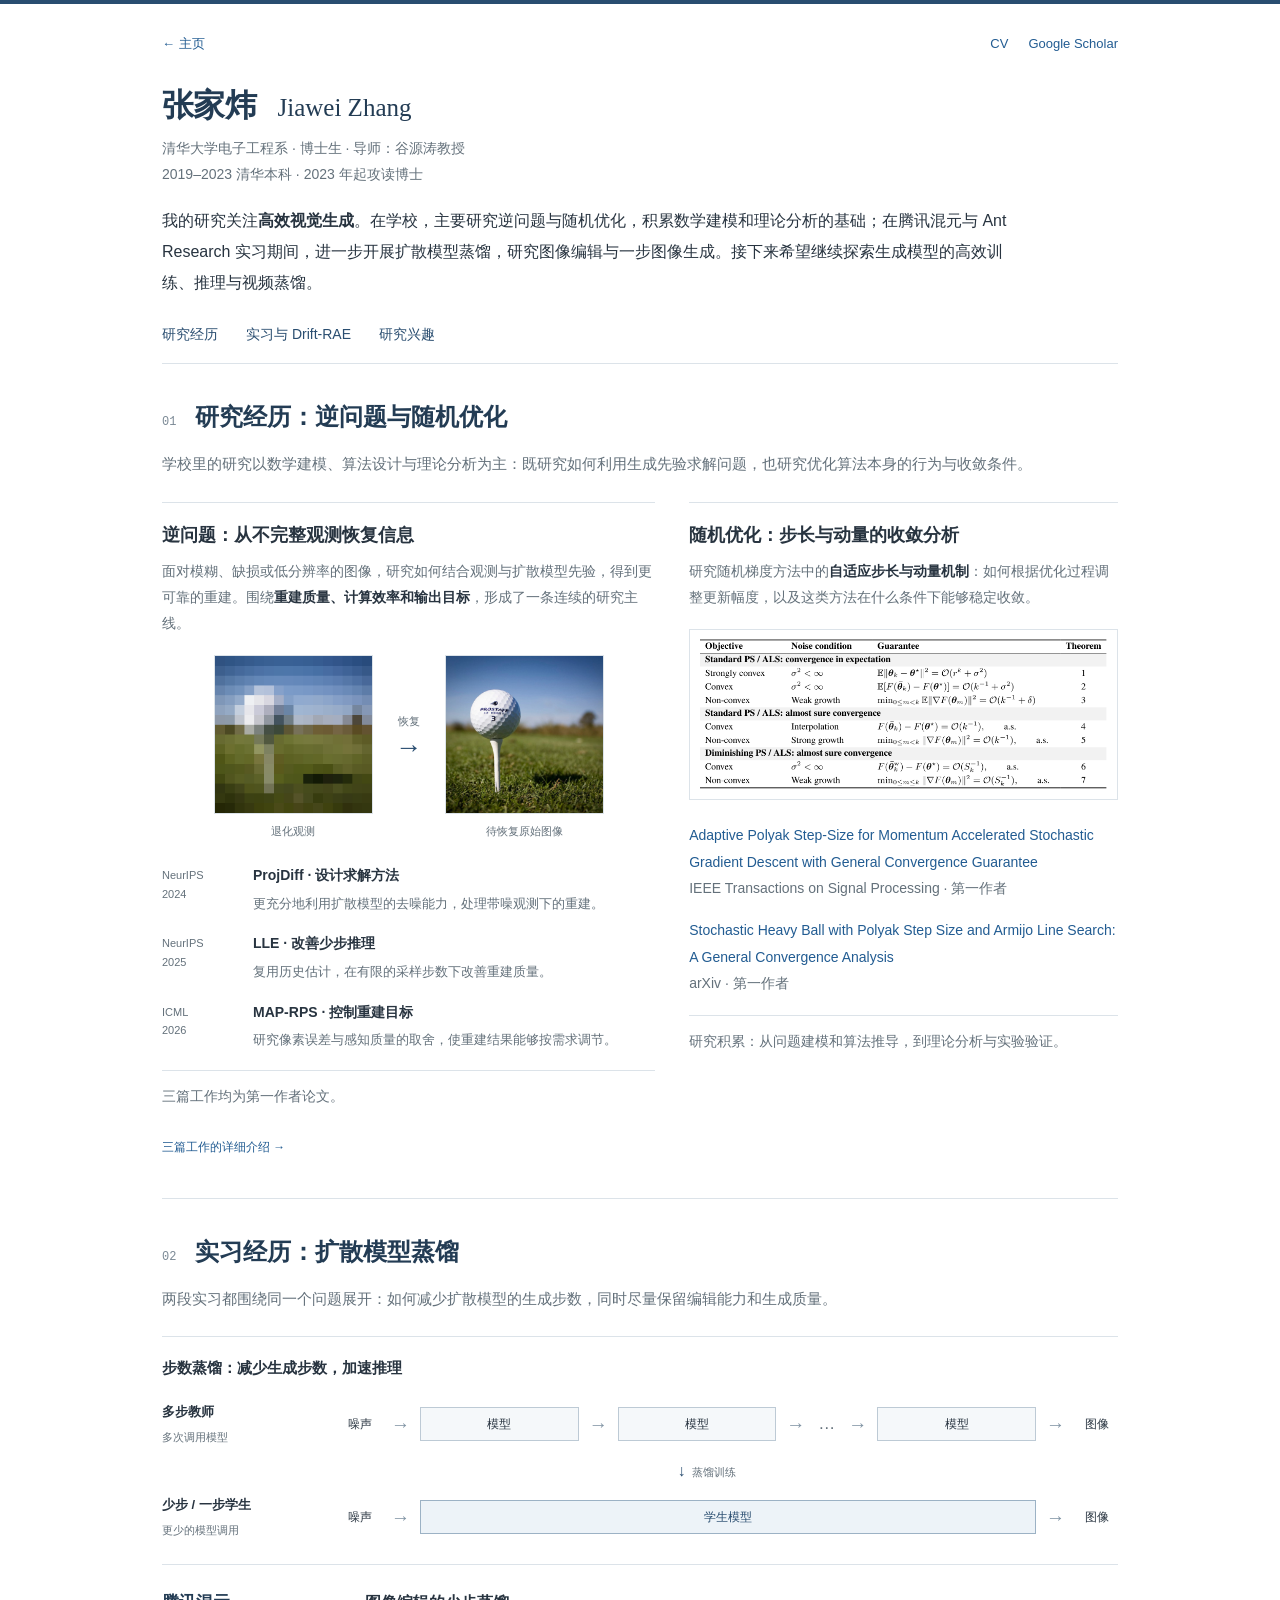
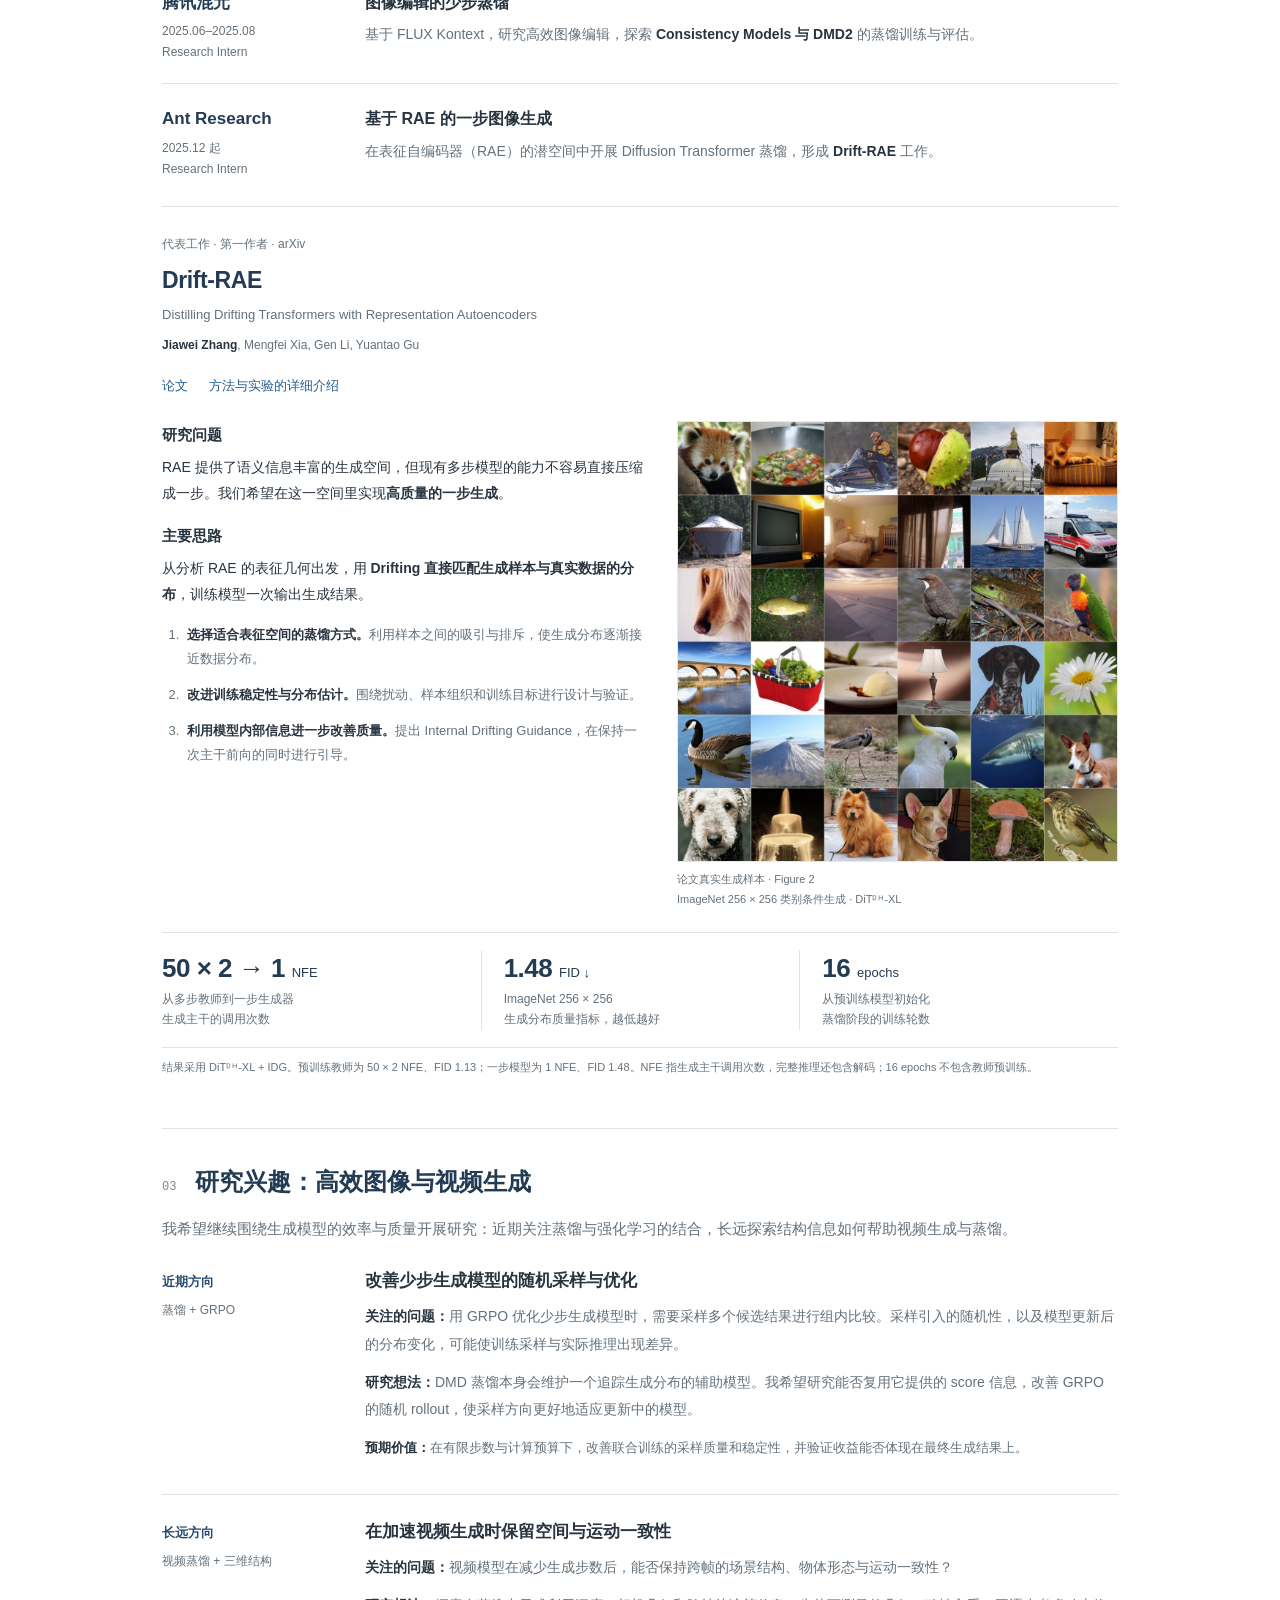
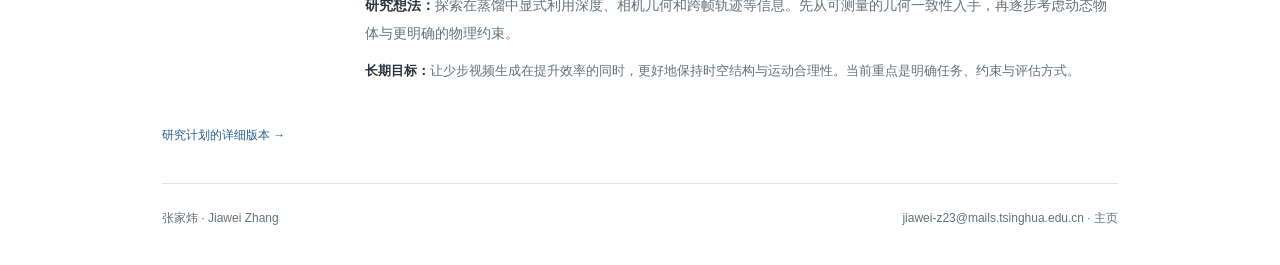
==== about/index.html @ 8c4597ad "Add detailed personal introduction and research overview pages" ====
<!doctype html>
<html lang="zh-CN">
<head>
<meta charset="utf-8">
<meta name="viewport" content="width=device-width, initial-scale=1">
<title>张家炜 Jiawei Zhang · 个人介绍</title>
<meta name="description" content="清华大学张家炜的研究与实习经历：逆问题、随机优化、扩散模型蒸馏与 Drift-RAE，以及高效图像与视频生成的研究兴趣。">
<style>
:root{color-scheme:light;--ink:#283440;--muted:#64717b;--blue:#294d70;--link:#225c92;--line:#dce3e9;--soft:#f4f7fa;--paper:#fff;--sans:-apple-system,BlinkMacSystemFont,'Segoe UI','PingFang SC','Microsoft YaHei',Arial,sans-serif}*{box-sizing:border-box}html{scroll-behavior:smooth;scroll-padding-top:28px}body{margin:0;border-top:4px solid var(--blue);font-family:var(--sans);font-size:16px;line-height:1.85;color:var(--ink);background:var(--paper)}a{color:var(--link);text-decoration:none;text-underline-offset:4px}a:hover{text-decoration:underline}a:focus-visible,summary:focus-visible{outline:2px solid var(--link);outline-offset:5px}.page{max-width:1040px;margin:0 auto;padding:28px 42px 35px}.utility{display:flex;align-items:center;justify-content:space-between;gap:20px;font-size:13px;color:var(--muted)}.utility-links{display:flex;gap:20px}.profile{padding:28px 0 23px}.profile h1{font-size:32px;line-height:1.35;letter-spacing:-.6px;font-weight:600;margin:0 0 9px;color:#233c54}.profile h1 span{font-family:Georgia,'Times New Roman',serif;font-size:25px;font-weight:400;margin-left:13px;letter-spacing:0}.affiliation{font-size:14px;color:var(--muted);margin:0 0 17px}.summary{max-width:860px;font-size:16px;margin:0;line-height:1.95}.profile strong{font-weight:600}nav{display:flex;gap:28px;flex-wrap:wrap;padding:0 0 16px;border-bottom:1px solid var(--line);font-size:14px}nav a{color:var(--blue)}section.chapter{padding:35px 0 37px;border-bottom:1px solid var(--line)}.section-heading{display:flex;gap:19px;align-items:baseline;margin-bottom:15px}.section-no{font:12px Consolas,monospace;color:#7b8995}h2{font-size:24px;line-height:1.5;font-weight:600;letter-spacing:0;margin:0;color:#233c54}h3{font-size:18px;font-weight:600;line-height:1.6;margin:0 0 9px}p{margin:0 0 14px}.section-intro{color:var(--muted);font-size:15px;margin-bottom:24px;max-width:900px}.research-grid{display:grid;grid-template-columns:1.15fr 1fr;gap:34px}.research-line{padding-top:18px;border-top:1px solid var(--line);min-width:0}.research-line p{font-size:14px;color:var(--muted)}.research-line strong{color:var(--ink);font-weight:600}.progression{list-style:none;margin:18px 0 0;padding:0}.progression li{display:grid;grid-template-columns:78px 1fr;gap:13px;margin-bottom:16px}.progression .venue{font-size:11px;color:var(--muted);padding-top:3px;line-height:1.7}.progression b{font-size:14px;font-weight:600;display:block}.progression p{font-size:13px;line-height:1.8;margin:3px 0 0}.paper-note{font-size:12px;color:var(--muted);margin:15px 0 0;line-height:1.9}.text-link{font-size:12px;display:inline-block;margin-top:13px}.evidence{font-size:13px;color:var(--muted);line-height:1.8;padding-top:13px;border-top:1px solid var(--line);margin-top:18px}.internship{display:grid;grid-template-columns:175px minmax(0,1fr);column-gap:28px;padding:22px 0;border-top:1px solid var(--line)}.internship:first-of-type{padding-top:0;border-top:0}.company{font-size:17px;font-weight:600;color:#233c54;line-height:1.5}.date{display:block;font-size:12px;color:var(--muted);margin-top:7px;font-weight:400}.role{display:block;font-size:12px;color:var(--muted);margin-top:3px;font-weight:400}.intern-copy h3{font-size:16px;margin-bottom:7px}.intern-copy p{font-size:14px;color:var(--muted);margin:0 0 8px}.intern-copy strong{color:var(--ink);font-weight:600}.project{border-top:1px solid var(--line);padding-top:26px;margin-top:6px}.project-label{font-size:12px;color:var(--muted);margin-bottom:7px}.project h3{font-size:23px;color:#233c54;letter-spacing:-.4px;margin:0 0 4px}.paper-title{font-size:13px;color:var(--muted);margin:0 0 7px}.authors{font-size:12px;color:var(--muted);margin:0 0 18px}.authors strong{color:var(--ink);font-weight:600}.paper-links{display:flex;gap:21px;flex-wrap:wrap;font-size:13px;margin:0 0 23px}.project-grid{display:grid;grid-template-columns:1.1fr 1fr;gap:30px;align-items:start}.project-copy p{font-size:14px;line-height:1.9;margin-bottom:15px}.project-copy strong{font-weight:600}.project-copy h4{font-size:15px;margin:0 0 5px;font-weight:600}.method-list{padding-left:21px;margin:10px 0 0;font-size:13px;color:var(--muted)}.method-list li{padding-left:4px;margin:0 0 12px}.method-list strong{color:var(--ink);font-weight:600}.samples{margin:0;min-width:0}.samples a{display:block}.samples img{display:block;width:100%;height:auto;border:1px solid #e3e8ed}.samples figcaption{font-size:11px;color:var(--muted);margin-top:8px;line-height:1.8}.results{display:grid;grid-template-columns:1fr 1fr 1fr;border-top:1px solid var(--line);border-bottom:1px solid var(--line);padding:17px 0;margin-top:22px}.stat{padding:0 22px;border-left:1px solid var(--line)}.stat:first-child{padding-left:0;border-left:0}.stat b{display:block;font-size:26px;line-height:1.4;font-weight:550;color:#233c54;letter-spacing:-.5px}.stat small{font-size:13px;letter-spacing:0;font-weight:400}.stat span{font-size:12px;color:var(--muted);display:block;margin-top:4px;line-height:1.65}.result-note{font-size:11px;color:var(--muted);margin-top:10px;line-height:1.8}.contribution{margin-top:21px;font-size:14px;padding-left:17px;border-left:2px solid #b6c7d5}.contribution p{margin:0}.contribution strong{font-weight:600}.interest{display:grid;grid-template-columns:175px minmax(0,1fr);gap:28px;padding:23px 0;border-top:1px solid var(--line)}.interest:first-of-type{border-top:0;padding-top:0}.horizon{font-size:13px;color:var(--blue);padding-top:3px;font-weight:600}.horizon span{display:block;font-size:12px;color:var(--muted);font-weight:400;line-height:1.7;margin-top:6px}.interest h3{font-size:17px}.interest p{font-size:14px;line-height:1.95;color:var(--muted);margin-bottom:11px}.interest strong{color:var(--ink);font-weight:600}.interest .next-step{font-size:13px}.interest-links{font-size:12px;padding-top:7px;color:var(--muted)}.closing{padding:17px 0 0;margin:0;font-size:14px;line-height:1.9;color:var(--muted);border-top:1px solid var(--line)}footer{display:flex;justify-content:space-between;gap:20px;font-size:12px;color:var(--muted);padding:23px 0 0}footer a{color:var(--muted)}.skip{position:absolute;left:12px;top:-100px}.skip:focus{top:12px;background:white;padding:10px;z-index:20}
@media(max-width:800px){.page{padding:24px 26px 30px}.research-grid{gap:25px}.project-grid{grid-template-columns:1fr 1fr;gap:23px}.internship,.interest{grid-template-columns:145px minmax(0,1fr);gap:22px}h2{font-size:22px}.profile h1{font-size:30px}.summary{font-size:15px}.stat{padding:0 15px}}
@media(max-width:620px){.page{padding:21px 19px 27px}.utility{font-size:12px}.utility-links{gap:14px}.profile{padding:25px 0 21px}.profile h1{font-size:29px}.profile h1 span{font-size:21px;margin-left:9px}.affiliation{font-size:12px;line-height:1.9}.summary{font-size:14px}.research-grid,.project-grid{grid-template-columns:1fr;gap:24px}.internship,.interest{grid-template-columns:1fr;gap:13px}.company{font-size:16px}.date,.role{display:inline-block;margin:0 0 0 12px;font-size:11px}.internship{padding:20px 0}.intern-copy h3{font-size:15px}.interest{padding:22px 0}.horizon{font-size:13px}.horizon span{display:inline;margin-left:12px;font-size:11px}.section-heading{gap:12px}h2{font-size:20px}.section-no{font-size:11px}.section-intro{font-size:14px}.project h3{font-size:22px}.stat{padding:0 11px}.stat b{font-size:22px}.stat span{font-size:11px}.stat small{font-size:11px}.samples{max-width:450px;margin:0 auto}.method-list{font-size:13px}.progression li{grid-template-columns:74px 1fr;gap:10px}nav{gap:11px 23px;font-size:13px}section.chapter{padding:29px 0 31px}footer{display:block;font-size:11px}footer span{display:block;margin-top:4px}}
@media(prefers-reduced-motion:reduce){html{scroll-behavior:auto}}
@media print{body{border:0;background:white;font-size:11px}.page{max-width:none;padding:0}.utility,nav,.skip{display:none}.profile{padding:0 0 18px}.profile h1{font-size:25px}.summary,.section-intro{font-size:11px}section.chapter{padding:20px 0}.section-heading{break-after:avoid}h2{font-size:18px}h3{break-after:avoid}.research-grid{gap:24px}.research-line p,.intern-copy p,.project-copy p,.interest p{font-size:11px}.internship,.interest{grid-template-columns:125px 1fr;gap:20px;break-inside:avoid}.project-grid{grid-template-columns:1.1fr 1fr;gap:20px}.results{break-inside:avoid}.paper-note,.evidence,.authors,.paper-links,.method-list,.result-note,.next-step{font-size:10px!important}.samples{break-inside:avoid}a{color:inherit}.stat b{font-size:22px}.stat span{font-size:10px}.closing{font-size:11px}footer{font-size:10px}}
.research-figure{margin:18px 0 22px}.research-figure figcaption{font-size:11px;color:var(--muted);line-height:1.8;margin-top:10px}.research-figure figcaption strong{color:var(--ink);font-weight:600}.inverse-example{display:grid;grid-template-columns:minmax(0,1fr) 48px minmax(0,1fr);align-items:center;gap:12px;max-width:390px;margin:0 auto}.inverse-example img{width:100%;height:auto;display:block;aspect-ratio:1;border:1px solid var(--line)}.inverse-example>div>span{display:block;font-size:11px;text-align:center;margin-top:7px;color:var(--muted)}.inverse-arrow{align-self:center;padding-bottom:20px;text-align:center}.inverse-arrow b{display:block;font-size:27px;font-weight:400;line-height:1.25;color:var(--blue)}.inverse-example .inverse-arrow span{font-size:11px;margin:0}.theory-figure>a{display:block;border:1px solid var(--line);padding:7px;background:#fff}.theory-figure img{display:block;width:100%;height:auto}.theory-figure a:hover{border-color:#98adbf}.theory-figure figcaption a{white-space:nowrap}@media(max-width:620px){.inverse-example{max-width:370px;gap:10px;grid-template-columns:minmax(0,1fr) 40px minmax(0,1fr)}.theory-figure img{min-width:0}}@media print{.research-figure{break-inside:avoid}.research-figure figcaption{font-size:9px}.inverse-example{max-width:275px}}
.step-distillation{margin:0 0 25px;padding:19px 0 23px;border-top:1px solid var(--line);border-bottom:1px solid var(--line)}.step-distillation h3{font-size:15px;font-weight:600;margin:0 0 20px}.rollout-row{display:grid;grid-template-columns:152px minmax(0,1fr);gap:24px;align-items:center}.rollout-label{font-size:13px;color:var(--ink);font-weight:600}.rollout-label small{display:block;font-size:11px;font-weight:400;color:var(--muted);margin-top:3px}.rollout-track{display:flex;gap:10px;align-items:center;min-width:0}.rollout-model{flex:1;min-width:0;border:1px solid #bdcad5;background:#f5f8fa;padding:7px 10px;text-align:center;font-size:12px;line-height:1.5}.rollout-end{flex:0 0 43px;text-align:center;font-size:12px}.rollout-arrow{color:#8295a5;font-size:19px;line-height:1;flex:0 0 auto}.rollout-ellipsis{font-size:17px;color:var(--muted);padding:0 3px}.rollout-transfer{font-size:11px;color:var(--muted);margin:8px 43px 8px 176px;text-align:center}.rollout-transfer span{font-size:16px;color:var(--blue);margin-right:6px}.student-track .rollout-model{background:#edf3f8;border-color:#9cb2c5;color:var(--blue)}@media(max-width:620px){.step-distillation{padding:17px 0 21px}.step-distillation h3{font-size:14px;margin-bottom:16px}.rollout-row{grid-template-columns:1fr;gap:9px}.rollout-label{font-size:12px}.rollout-label small{display:inline;margin-left:12px;font-size:10px}.rollout-track{gap:5px}.rollout-end{flex-basis:29px;font-size:11px}.rollout-model{font-size:11px;padding:7px 4px}.rollout-arrow{font-size:16px}.rollout-ellipsis{font-size:15px;padding:0}.rollout-transfer{margin:9px 0;text-align:center}.student-track .rollout-model{flex:0 1 90px}.student-track{justify-content:space-between}}@media print{.step-distillation{break-inside:avoid}.rollout-label,.rollout-model,.rollout-end{font-size:10px}}
</style>
</head>
<body>
<a class="skip" href="#main">跳到正文</a>
<div class="page">
<header>
  <div class="utility"><a href="../index.html">← 主页</a><div class="utility-links"><a href="../Jiawei_Zhang_CV.pdf">CV</a><a href="https://scholar.google.com/citations?user=m4aFFooAAAAJ&amp;hl=zh-CN">Google Scholar</a></div></div>
  <div class="profile">
    <h1>张家炜 <span>Jiawei Zhang</span></h1>
    <p class="affiliation">清华大学电子工程系 · 博士生 · 导师：谷源涛教授<br>2019–2023 清华本科 · 2023 年起攻读博士</p>
    <p class="summary">我的研究关注<strong>高效视觉生成</strong>。在学校，主要研究逆问题与随机优化，积累数学建模和理论分析的基础；在腾讯混元与 Ant Research 实习期间，进一步开展扩散模型蒸馏，研究图像编辑与一步图像生成。接下来希望继续探索生成模型的高效训练、推理与视频蒸馏。</p>
  </div>
  <nav aria-label="个人介绍章节"><a href="#research">研究经历</a><a href="#internships">实习与 Drift-RAE</a><a href="#interests">研究兴趣</a></nav>
</header>
<main id="main">
<section class="chapter" id="research" aria-labelledby="research-title">
  <div class="section-heading"><span class="section-no">01</span><h2 id="research-title">研究经历：逆问题与随机优化</h2></div>
  <p class="section-intro">学校里的研究以数学建模、算法设计与理论分析为主：既研究如何利用生成先验求解问题，也研究优化算法本身的行为与收敛条件。</p>
  <div class="research-grid">
    <article class="research-line">
      <h3>逆问题：从不完整观测恢复信息</h3>
      <p>面对模糊、缺损或低分辨率的图像，研究如何结合观测与扩散模型先验，得到更可靠的重建。围绕<strong>重建质量、计算效率和输出目标</strong>，形成了一条连续的研究主线。</p>
      <figure class="research-figure inverse-figure">
        <div class="inverse-example" role="img" aria-label="逆问题示意：从退化观测恢复原始图像。">
          <div><img src="assets/inverse-observation.png" width="256" height="256" alt="退化观测：像素化的高尔夫球图像。" decoding="async"><span>退化观测</span></div>
          <div class="inverse-arrow"><span>恢复</span><b aria-hidden="true">→</b></div>
          <div><img src="assets/inverse-target.png" width="256" height="256" alt="待恢复原始图像：清晰的高尔夫球。" decoding="async"><span>待恢复原始图像</span></div>
        </div>
      </figure>
      <ol class="progression">
        <li><span class="venue">NeurIPS<br>2024</span><div><b>ProjDiff · 设计求解方法</b><p>更充分地利用扩散模型的去噪能力，处理带噪观测下的重建。</p></div></li>
        <li><span class="venue">NeurIPS<br>2025</span><div><b>LLE · 改善少步推理</b><p>复用历史估计，在有限的采样步数下改善重建质量。</p></div></li>
        <li><span class="venue">ICML<br>2026</span><div><b>MAP-RPS · 控制重建目标</b><p>研究像素误差与感知质量的取舍，使重建结果能够按需求调节。</p></div></li>
      </ol>
      <p class="evidence">三篇工作均为第一作者论文。</p>
      <a class="text-link" href="../inverse-problems/index.html">三篇工作的详细介绍 →</a>
    </article>
    <article class="research-line">
      <h3>随机优化：步长与动量的收敛分析</h3>
      <p>研究随机梯度方法中的<strong>自适应步长与动量机制</strong>：如何根据优化过程调整更新幅度，以及这类方法在什么条件下能够稳定收敛。</p>
      <figure class="research-figure theory-figure">
        <a href="assets/shb-theory-table.png" aria-label="放大查看随机重球优化论文 Table 1 的理论结果汇总"><img src="assets/shb-theory-table.png" width="1610" height="606" alt="论文 Table 1：强凸、凸和非凸目标下，使用 Polyak 步长和 Armijo 线搜索的随机重球方法的收敛结果，包含定理 1 至 7。" decoding="async"></a>
      </figure>
      <p class="paper-note"><a href="https://ieeexplore.ieee.org/document/10836899">Adaptive Polyak Step-Size for Momentum Accelerated Stochastic Gradient Descent with General Convergence Guarantee</a><br>IEEE Transactions on Signal Processing · 第一作者</p>
      <p class="paper-note"><a href="https://arxiv.org/abs/2609.36668">Stochastic Heavy Ball with Polyak Step Size and Armijo Line Search: A General Convergence Analysis</a><br>arXiv · 第一作者</p>
      <p class="evidence">研究积累：从问题建模和算法推导，到理论分析与实验验证。</p>
    </article>
  </div>
</section>
<section class="chapter" id="internships" aria-labelledby="internships-title">
  <div class="section-heading"><span class="section-no">02</span><h2 id="internships-title">实习经历：扩散模型蒸馏</h2></div>
  <p class="section-intro">两段实习都围绕同一个问题展开：如何减少扩散模型的生成步数，同时尽量保留编辑能力和生成质量。</p>
  <figure class="step-distillation" aria-labelledby="step-distillation-title">
    <h3 id="step-distillation-title">步数蒸馏：减少生成步数，加速推理</h3>
    <div class="rollout-row">
      <div class="rollout-label">多步教师<small>多次调用模型</small></div>
      <div class="rollout-track" aria-label="教师推理：从噪声开始，多次调用模型，逐步生成图像。">
        <span class="rollout-end">噪声</span><span class="rollout-arrow" aria-hidden="true">→</span>
        <span class="rollout-model">模型</span><span class="rollout-arrow" aria-hidden="true">→</span>
        <span class="rollout-model">模型</span><span class="rollout-arrow" aria-hidden="true">→</span>
        <span class="rollout-ellipsis" aria-hidden="true">…</span><span class="rollout-arrow" aria-hidden="true">→</span>
        <span class="rollout-model">模型</span><span class="rollout-arrow" aria-hidden="true">→</span><span class="rollout-end">图像</span>
      </div>
    </div>
    <div class="rollout-transfer"><span aria-hidden="true">↓</span>蒸馏训练</div>
    <div class="rollout-row">
      <div class="rollout-label">少步 / 一步学生<small>更少的模型调用</small></div>
      <div class="rollout-track student-track" aria-label="蒸馏后推理：从噪声开始，以更少的模型调用生成图像，实现推理加速。">
        <span class="rollout-end">噪声</span><span class="rollout-arrow" aria-hidden="true">→</span><span class="rollout-model">学生模型</span><span class="rollout-arrow" aria-hidden="true">→</span><span class="rollout-end">图像</span>
      </div>
    </div>
  </figure>
  <article class="internship">
    <div class="company">腾讯混元<span class="date">2025.06–2025.08</span><span class="role">Research Intern</span></div>
    <div class="intern-copy"><h3>图像编辑的少步蒸馏</h3><p>基于 FLUX Kontext，研究高效图像编辑，探索 <strong>Consistency Models 与 DMD2</strong> 的蒸馏训练与评估。</p></div>
  </article>
  <article class="internship">
    <div class="company">Ant Research<span class="date">2025.12 起</span><span class="role">Research Intern</span></div>
    <div class="intern-copy"><h3>基于 RAE 的一步图像生成</h3><p>在表征自编码器（RAE）的潜空间中开展 Diffusion Transformer 蒸馏，形成 <strong>Drift-RAE</strong> 工作。</p></div>
  </article>
  <article class="project" id="drift-rae" aria-labelledby="drift-title">
    <p class="project-label">代表工作 · 第一作者 · arXiv</p>
    <h3 id="drift-title">Drift-RAE</h3>
    <p class="paper-title">Distilling Drifting Transformers with Representation Autoencoders</p>
    <p class="authors"><strong>Jiawei Zhang</strong>, Mengfei Xia, Gen Li, Yuantao Gu</p>
    <div class="paper-links"><a href="https://arxiv.org/abs/2606.15553">论文</a><a href="../drift-rae/index.html">方法与实验的详细介绍</a></div>
    <div class="project-grid">
      <div class="project-copy">
        <h4>研究问题</h4>
        <p>RAE 提供了语义信息丰富的生成空间，但现有多步模型的能力不容易直接压缩成一步。我们希望在这一空间里实现<strong>高质量的一步生成</strong>。</p>
        <h4>主要思路</h4>
        <p>从分析 RAE 的表征几何出发，用 <strong>Drifting 直接匹配生成样本与真实数据的分布</strong>，训练模型一次输出生成结果。</p>
        <ol class="method-list">
          <li><strong>选择适合表征空间的蒸馏方式。</strong>利用样本之间的吸引与排斥，使生成分布逐渐接近数据分布。</li>
          <li><strong>改进训练稳定性与分布估计。</strong>围绕扰动、样本组织和训练目标进行设计与验证。</li>
          <li><strong>利用模型内部信息进一步改善质量。</strong>提出 Internal Drifting Guidance，在保持一次主干前向的同时进行引导。</li>
        </ol>
      </div>
      <figure class="samples"><a href="assets/drift-rae-samples.webp" aria-label="查看 Drift-RAE 论文生成样本大图"><img src="assets/drift-rae-samples.webp" width="1200" height="1200" alt="Drift-RAE 论文 Figure 2 中的一步生成结果，包含动物、物品、食物与自然场景。" decoding="async"></a><figcaption>论文真实生成样本 · Figure 2<br>ImageNet 256 × 256 类别条件生成 · DiTᴰᴴ-XL</figcaption></figure>
    </div>
    <div class="results" aria-label="Drift-RAE 主要结果">
      <div class="stat"><b>50 × 2 → 1 <small>NFE</small></b><span>从多步教师到一步生成器<br>生成主干的调用次数</span></div>
      <div class="stat"><b>1.48 <small>FID ↓</small></b><span>ImageNet 256 × 256<br>生成分布质量指标，越低越好</span></div>
      <div class="stat"><b>16 <small>epochs</small></b><span>从预训练模型初始化<br>蒸馏阶段的训练轮数</span></div>
    </div>
    <p class="result-note">结果采用 DiTᴰᴴ-XL + IDG。预训练教师为 50 × 2 NFE、FID 1.13；一步模型为 1 NFE、FID 1.48。NFE 指生成主干调用次数，完整推理还包含解码；16 epochs 不包含教师预训练。</p>
  </article>
</section>
<section class="chapter" id="interests" aria-labelledby="interests-title">
  <div class="section-heading"><span class="section-no">03</span><h2 id="interests-title">研究兴趣：高效图像与视频生成</h2></div>
  <p class="section-intro">我希望继续围绕生成模型的效率与质量开展研究：近期关注蒸馏与强化学习的结合，长远探索结构信息如何帮助视频生成与蒸馏。</p>
  <article class="interest">
    <div class="horizon">近期方向<span>蒸馏 + GRPO</span></div>
    <div><h3>改善少步生成模型的随机采样与优化</h3><p><strong>关注的问题：</strong>用 GRPO 优化少步生成模型时，需要采样多个候选结果进行组内比较。采样引入的随机性，以及模型更新后的分布变化，可能使训练采样与实际推理出现差异。</p><p><strong>研究想法：</strong>DMD 蒸馏本身会维护一个追踪生成分布的辅助模型。我希望研究能否复用它提供的 score 信息，改善 GRPO 的随机 rollout，使采样方向更好地适应更新中的模型。</p><p class="next-step"><strong>预期价值：</strong>在有限步数与计算预算下，改善联合训练的采样质量和稳定性，并验证收益能否体现在最终生成结果上。</p></div>
  </article>
  <article class="interest">
    <div class="horizon">长远方向<span>视频蒸馏 + 三维结构</span></div>
    <div><h3>在加速视频生成时保留空间与运动一致性</h3><p><strong>关注的问题：</strong>视频模型在减少生成步数后，能否保持跨帧的场景结构、物体形态与运动一致性？</p><p><strong>研究想法：</strong>探索在蒸馏中显式利用深度、相机几何和跨帧轨迹等信息。先从可测量的几何一致性入手，再逐步考虑动态物体与更明确的物理约束。</p><p class="next-step"><strong>长期目标：</strong>让少步视频生成在提升效率的同时，更好地保持时空结构与运动合理性。当前重点是明确任务、约束与评估方式。</p></div>
  </article>
  <div class="interest-links"><a href="../research-plan/index.html">研究计划的详细版本 →</a></div>
</section>
</main>
<footer><span>张家炜 · Jiawei Zhang</span><span><a href="mailto:jiawei-z23@mails.tsinghua.edu.cn">jiawei-z23@mails.tsinghua.edu.cn</a> · <a href="../index.html">主页</a></span></footer>
</div>
</body>
</html>
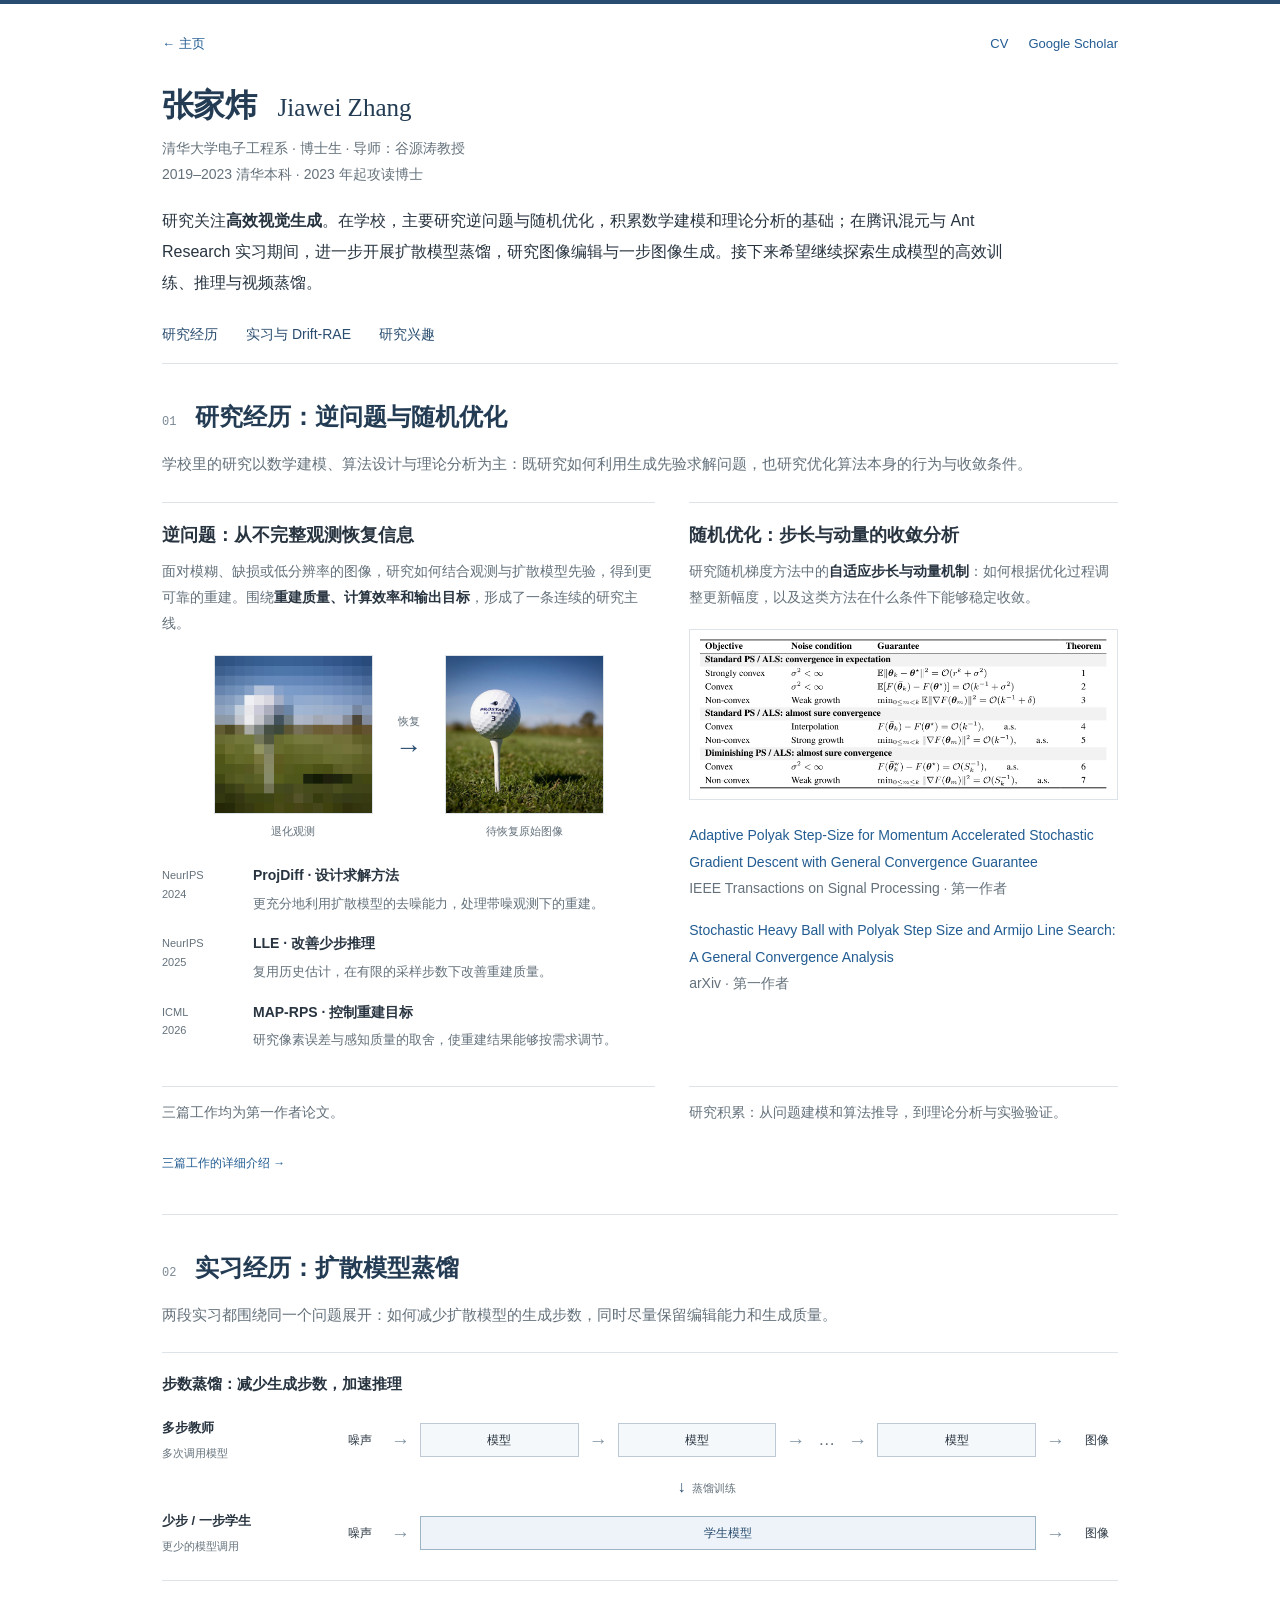
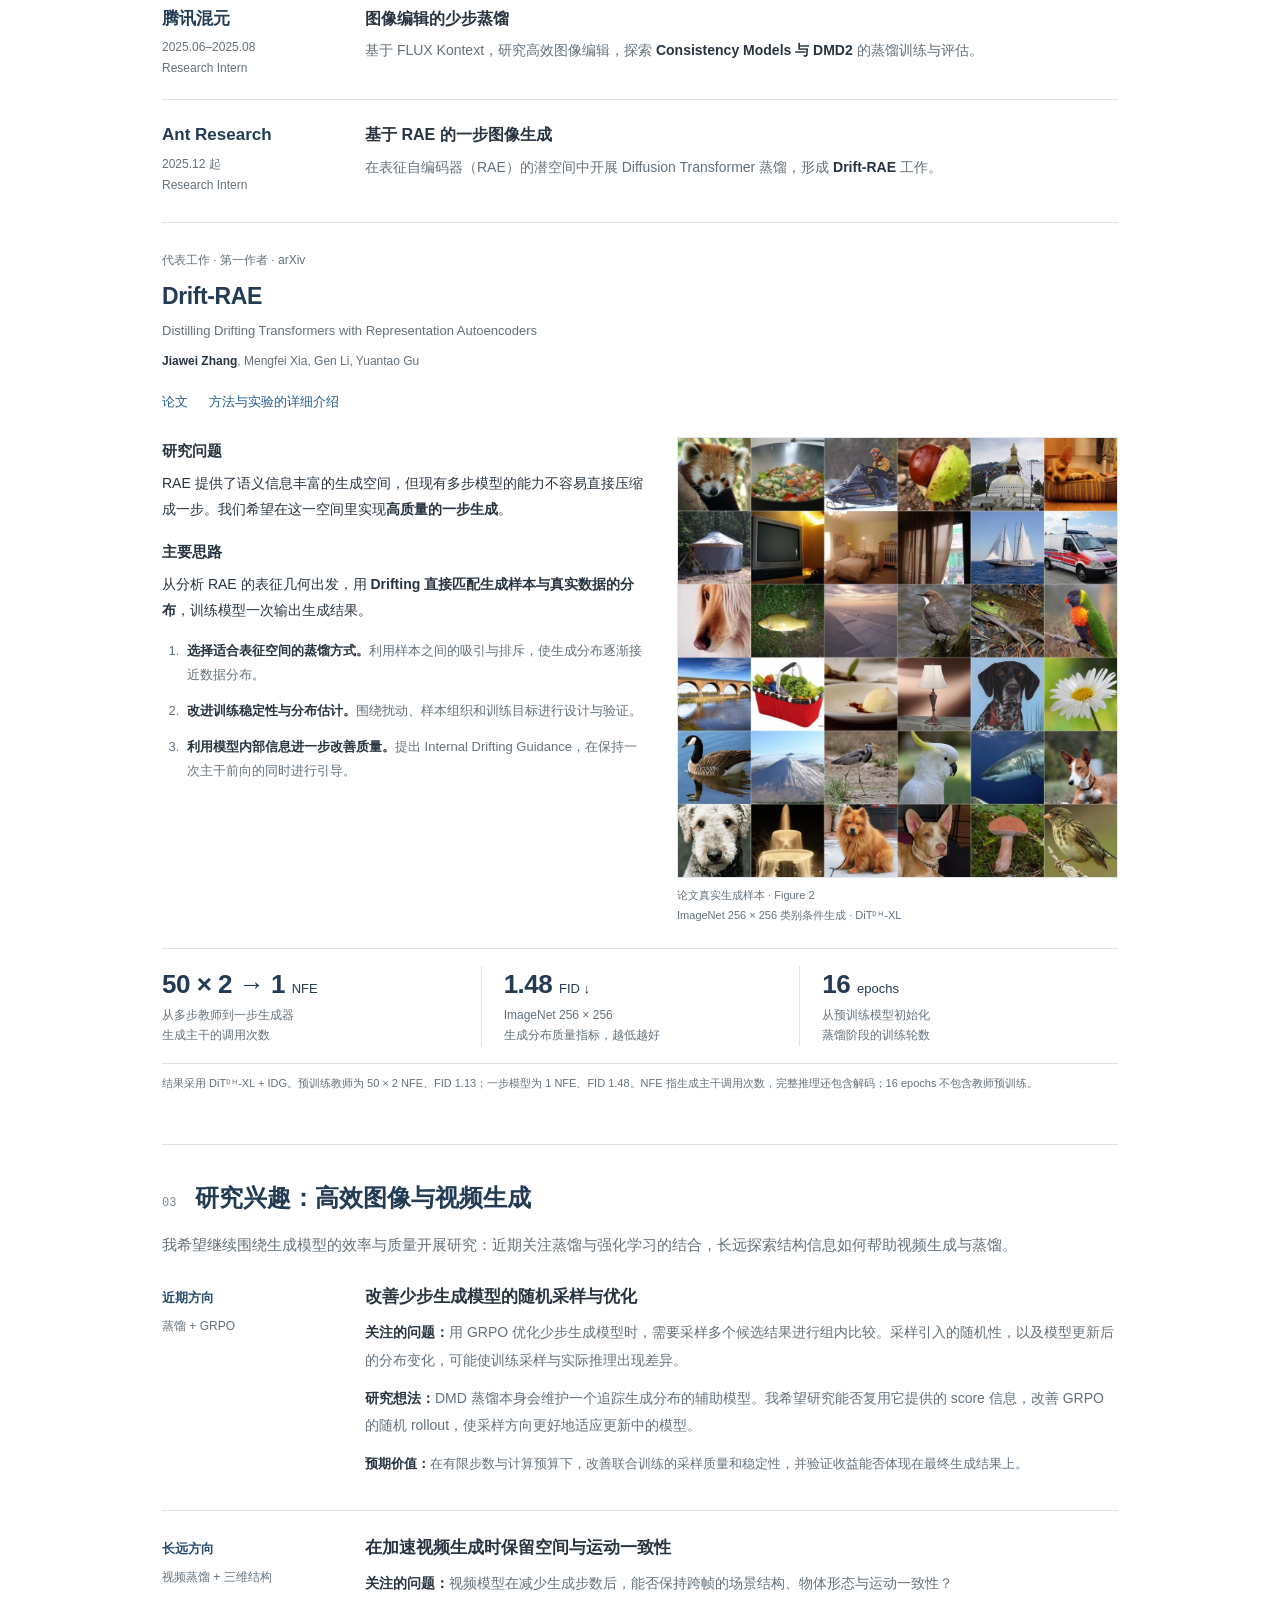
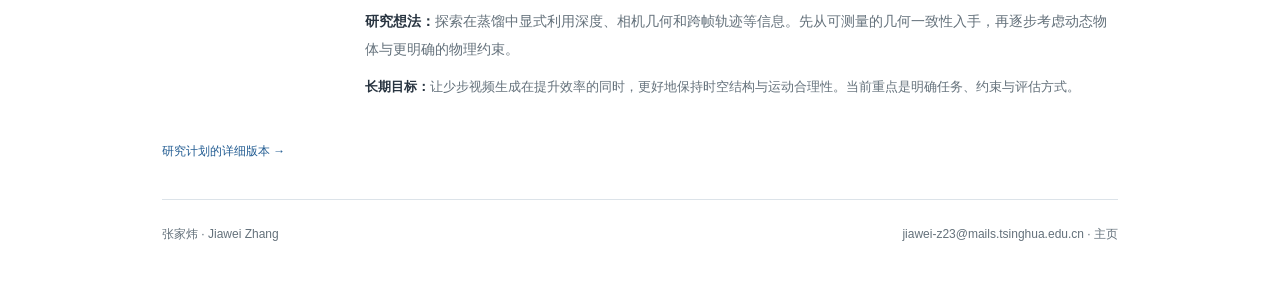
==== commit 47107f84: "Refine introduction wording and align research section dividers" ====
--- a/about/index.html
+++ b/about/index.html
@@ -13,6 +13,7 @@
 @media print{body{border:0;background:white;font-size:11px}.page{max-width:none;padding:0}.utility,nav,.skip{display:none}.profile{padding:0 0 18px}.profile h1{font-size:25px}.summary,.section-intro{font-size:11px}section.chapter{padding:20px 0}.section-heading{break-after:avoid}h2{font-size:18px}h3{break-after:avoid}.research-grid{gap:24px}.research-line p,.intern-copy p,.project-copy p,.interest p{font-size:11px}.internship,.interest{grid-template-columns:125px 1fr;gap:20px;break-inside:avoid}.project-grid{grid-template-columns:1.1fr 1fr;gap:20px}.results{break-inside:avoid}.paper-note,.evidence,.authors,.paper-links,.method-list,.result-note,.next-step{font-size:10px!important}.samples{break-inside:avoid}a{color:inherit}.stat b{font-size:22px}.stat span{font-size:10px}.closing{font-size:11px}footer{font-size:10px}}
 .research-figure{margin:18px 0 22px}.research-figure figcaption{font-size:11px;color:var(--muted);line-height:1.8;margin-top:10px}.research-figure figcaption strong{color:var(--ink);font-weight:600}.inverse-example{display:grid;grid-template-columns:minmax(0,1fr) 48px minmax(0,1fr);align-items:center;gap:12px;max-width:390px;margin:0 auto}.inverse-example img{width:100%;height:auto;display:block;aspect-ratio:1;border:1px solid var(--line)}.inverse-example>div>span{display:block;font-size:11px;text-align:center;margin-top:7px;color:var(--muted)}.inverse-arrow{align-self:center;padding-bottom:20px;text-align:center}.inverse-arrow b{display:block;font-size:27px;font-weight:400;line-height:1.25;color:var(--blue)}.inverse-example .inverse-arrow span{font-size:11px;margin:0}.theory-figure>a{display:block;border:1px solid var(--line);padding:7px;background:#fff}.theory-figure img{display:block;width:100%;height:auto}.theory-figure a:hover{border-color:#98adbf}.theory-figure figcaption a{white-space:nowrap}@media(max-width:620px){.inverse-example{max-width:370px;gap:10px;grid-template-columns:minmax(0,1fr) 40px minmax(0,1fr)}.theory-figure img{min-width:0}}@media print{.research-figure{break-inside:avoid}.research-figure figcaption{font-size:9px}.inverse-example{max-width:275px}}
 .step-distillation{margin:0 0 25px;padding:19px 0 23px;border-top:1px solid var(--line);border-bottom:1px solid var(--line)}.step-distillation h3{font-size:15px;font-weight:600;margin:0 0 20px}.rollout-row{display:grid;grid-template-columns:152px minmax(0,1fr);gap:24px;align-items:center}.rollout-label{font-size:13px;color:var(--ink);font-weight:600}.rollout-label small{display:block;font-size:11px;font-weight:400;color:var(--muted);margin-top:3px}.rollout-track{display:flex;gap:10px;align-items:center;min-width:0}.rollout-model{flex:1;min-width:0;border:1px solid #bdcad5;background:#f5f8fa;padding:7px 10px;text-align:center;font-size:12px;line-height:1.5}.rollout-end{flex:0 0 43px;text-align:center;font-size:12px}.rollout-arrow{color:#8295a5;font-size:19px;line-height:1;flex:0 0 auto}.rollout-ellipsis{font-size:17px;color:var(--muted);padding:0 3px}.rollout-transfer{font-size:11px;color:var(--muted);margin:8px 43px 8px 176px;text-align:center}.rollout-transfer span{font-size:16px;color:var(--blue);margin-right:6px}.student-track .rollout-model{background:#edf3f8;border-color:#9cb2c5;color:var(--blue)}@media(max-width:620px){.step-distillation{padding:17px 0 21px}.step-distillation h3{font-size:14px;margin-bottom:16px}.rollout-row{grid-template-columns:1fr;gap:9px}.rollout-label{font-size:12px}.rollout-label small{display:inline;margin-left:12px;font-size:10px}.rollout-track{gap:5px}.rollout-end{flex-basis:29px;font-size:11px}.rollout-model{font-size:11px;padding:7px 4px}.rollout-arrow{font-size:16px}.rollout-ellipsis{font-size:15px;padding:0}.rollout-transfer{margin:9px 0;text-align:center}.student-track .rollout-model{flex:0 1 90px}.student-track{justify-content:space-between}}@media print{.step-distillation{break-inside:avoid}.rollout-label,.rollout-model,.rollout-end{font-size:10px}}
+.research-grid{grid-template-rows:auto auto;row-gap:0}.research-line{display:grid;grid-template-rows:subgrid;grid-row:span 2}.research-body{min-width:0}.research-footer{min-width:0}.research-footer .evidence{margin-top:18px}@media(max-width:620px){.research-grid{grid-template-rows:none;row-gap:24px}.research-line{grid-template-rows:auto auto;grid-row:auto}}
 </style>
 </head>
 <body>
@@ -23,7 +24,7 @@
   <div class="profile">
     <h1>张家炜 <span>Jiawei Zhang</span></h1>
     <p class="affiliation">清华大学电子工程系 · 博士生 · 导师：谷源涛教授<br>2019–2023 清华本科 · 2023 年起攻读博士</p>
-    <p class="summary">我的研究关注<strong>高效视觉生成</strong>。在学校，主要研究逆问题与随机优化，积累数学建模和理论分析的基础；在腾讯混元与 Ant Research 实习期间，进一步开展扩散模型蒸馏，研究图像编辑与一步图像生成。接下来希望继续探索生成模型的高效训练、推理与视频蒸馏。</p>
+    <p class="summary">研究关注<strong>高效视觉生成</strong>。在学校，主要研究逆问题与随机优化，积累数学建模和理论分析的基础；在腾讯混元与 Ant Research 实习期间，进一步开展扩散模型蒸馏，研究图像编辑与一步图像生成。接下来希望继续探索生成模型的高效训练、推理与视频蒸馏。</p>
   </div>
   <nav aria-label="个人介绍章节"><a href="#research">研究经历</a><a href="#internships">实习与 Drift-RAE</a><a href="#interests">研究兴趣</a></nav>
 </header>
@@ -33,6 +34,7 @@
   <p class="section-intro">学校里的研究以数学建模、算法设计与理论分析为主：既研究如何利用生成先验求解问题，也研究优化算法本身的行为与收敛条件。</p>
   <div class="research-grid">
     <article class="research-line">
+      <div class="research-body">
       <h3>逆问题：从不完整观测恢复信息</h3>
       <p>面对模糊、缺损或低分辨率的图像，研究如何结合观测与扩散模型先验，得到更可靠的重建。围绕<strong>重建质量、计算效率和输出目标</strong>，形成了一条连续的研究主线。</p>
       <figure class="research-figure inverse-figure">
@@ -47,10 +49,14 @@
         <li><span class="venue">NeurIPS<br>2025</span><div><b>LLE · 改善少步推理</b><p>复用历史估计，在有限的采样步数下改善重建质量。</p></div></li>
         <li><span class="venue">ICML<br>2026</span><div><b>MAP-RPS · 控制重建目标</b><p>研究像素误差与感知质量的取舍，使重建结果能够按需求调节。</p></div></li>
       </ol>
+      </div>
+      <div class="research-footer">
       <p class="evidence">三篇工作均为第一作者论文。</p>
       <a class="text-link" href="../inverse-problems/index.html">三篇工作的详细介绍 →</a>
+      </div>
     </article>
     <article class="research-line">
+      <div class="research-body">
       <h3>随机优化：步长与动量的收敛分析</h3>
       <p>研究随机梯度方法中的<strong>自适应步长与动量机制</strong>：如何根据优化过程调整更新幅度，以及这类方法在什么条件下能够稳定收敛。</p>
       <figure class="research-figure theory-figure">
@@ -58,7 +64,10 @@
       </figure>
       <p class="paper-note"><a href="https://ieeexplore.ieee.org/document/10836899">Adaptive Polyak Step-Size for Momentum Accelerated Stochastic Gradient Descent with General Convergence Guarantee</a><br>IEEE Transactions on Signal Processing · 第一作者</p>
       <p class="paper-note"><a href="https://arxiv.org/abs/2609.36668">Stochastic Heavy Ball with Polyak Step Size and Armijo Line Search: A General Convergence Analysis</a><br>arXiv · 第一作者</p>
+      </div>
+      <div class="research-footer">
       <p class="evidence">研究积累：从问题建模和算法推导，到理论分析与实验验证。</p>
+      </div>
     </article>
   </div>
 </section>
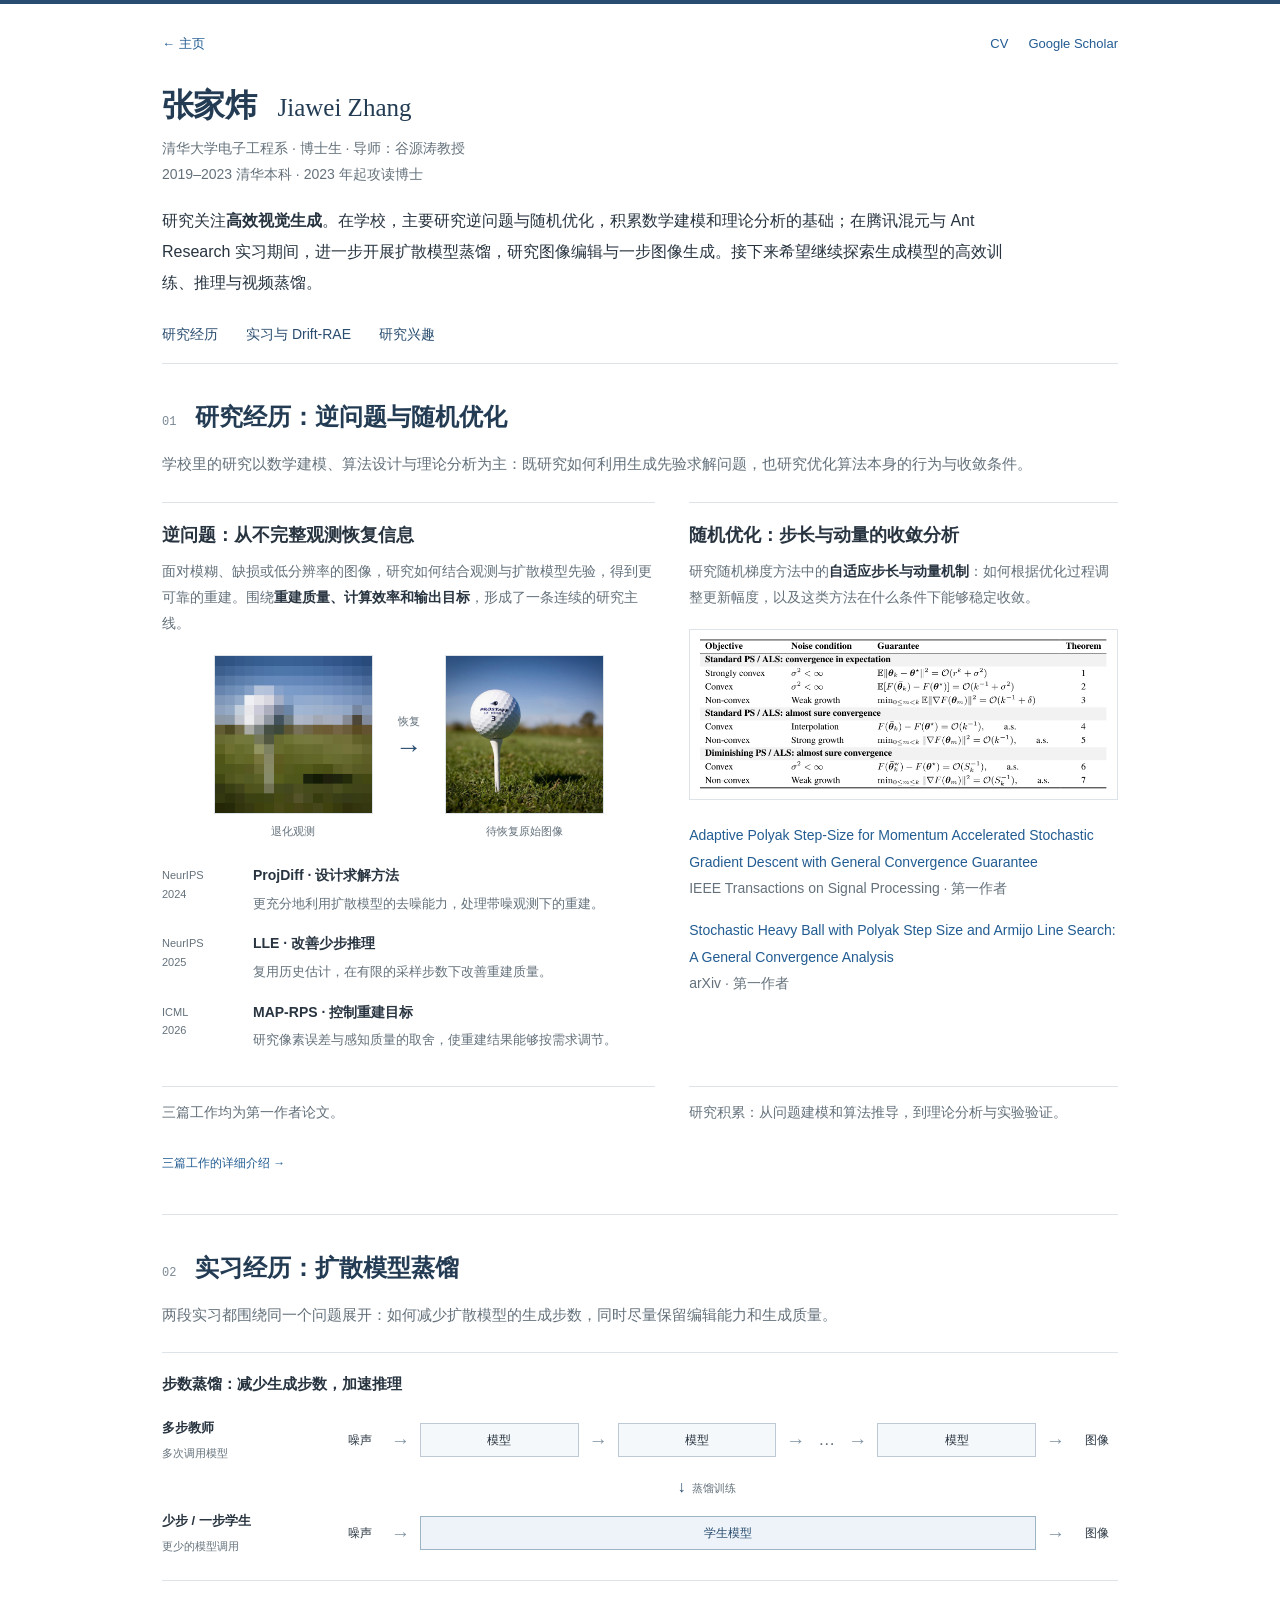
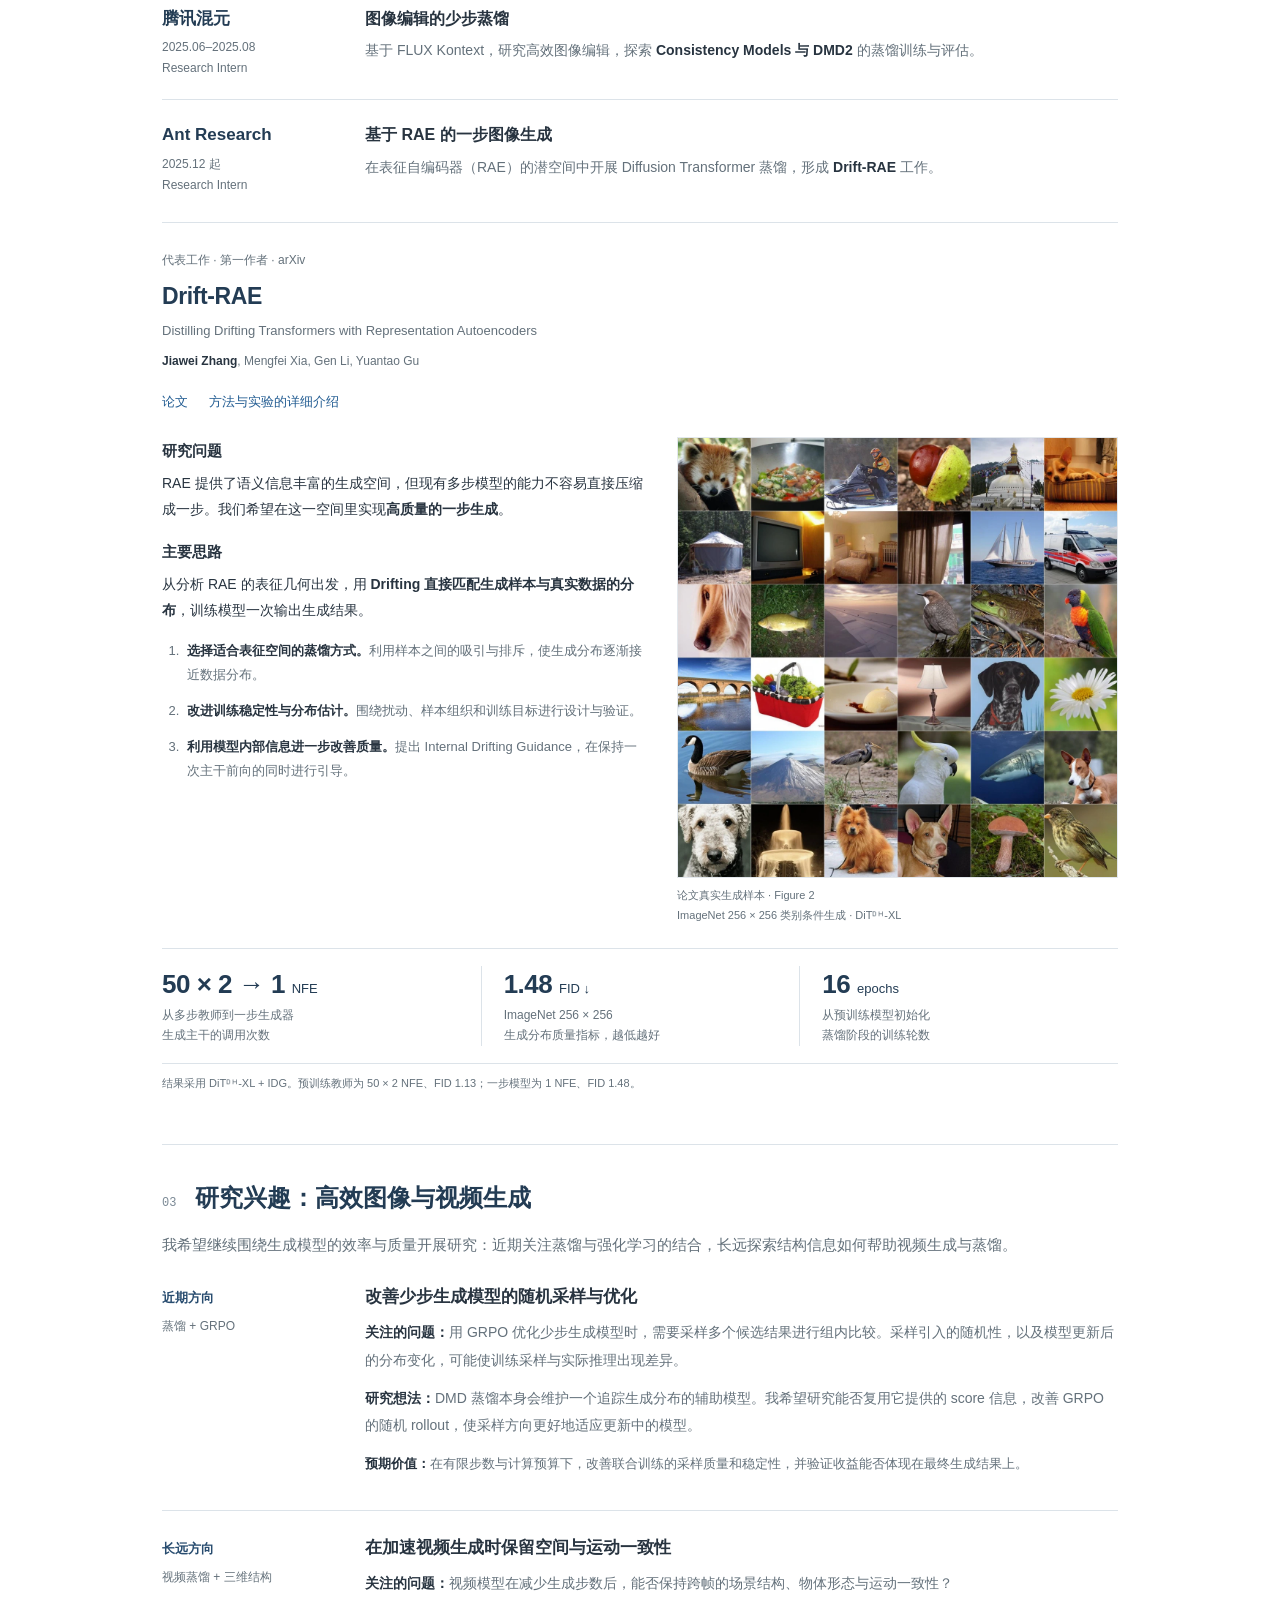
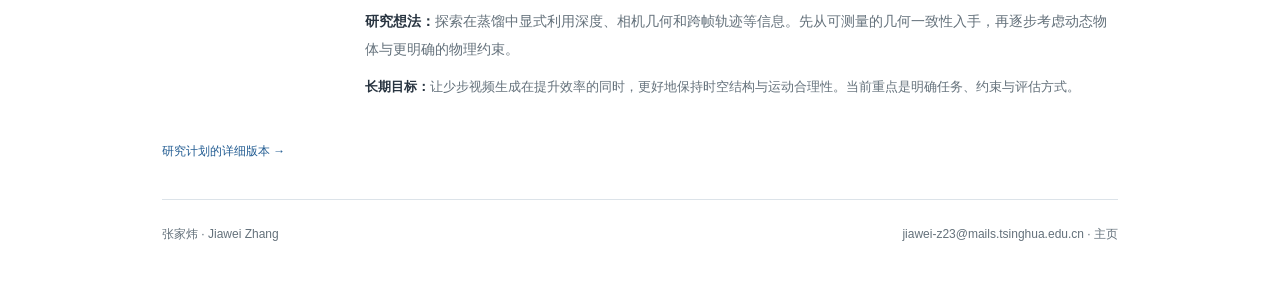
==== commit d7e46e20: "Remove extra clarification from introduction results" ====
--- a/about/index.html
+++ b/about/index.html
@@ -127,7 +127,7 @@
       <div class="stat"><b>1.48 <small>FID ↓</small></b><span>ImageNet 256 × 256<br>生成分布质量指标，越低越好</span></div>
       <div class="stat"><b>16 <small>epochs</small></b><span>从预训练模型初始化<br>蒸馏阶段的训练轮数</span></div>
     </div>
-    <p class="result-note">结果采用 DiTᴰᴴ-XL + IDG。预训练教师为 50 × 2 NFE、FID 1.13；一步模型为 1 NFE、FID 1.48。NFE 指生成主干调用次数，完整推理还包含解码；16 epochs 不包含教师预训练。</p>
+    <p class="result-note">结果采用 DiTᴰᴴ-XL + IDG。预训练教师为 50 × 2 NFE、FID 1.13；一步模型为 1 NFE、FID 1.48。</p>
   </article>
 </section>
 <section class="chapter" id="interests" aria-labelledby="interests-title">
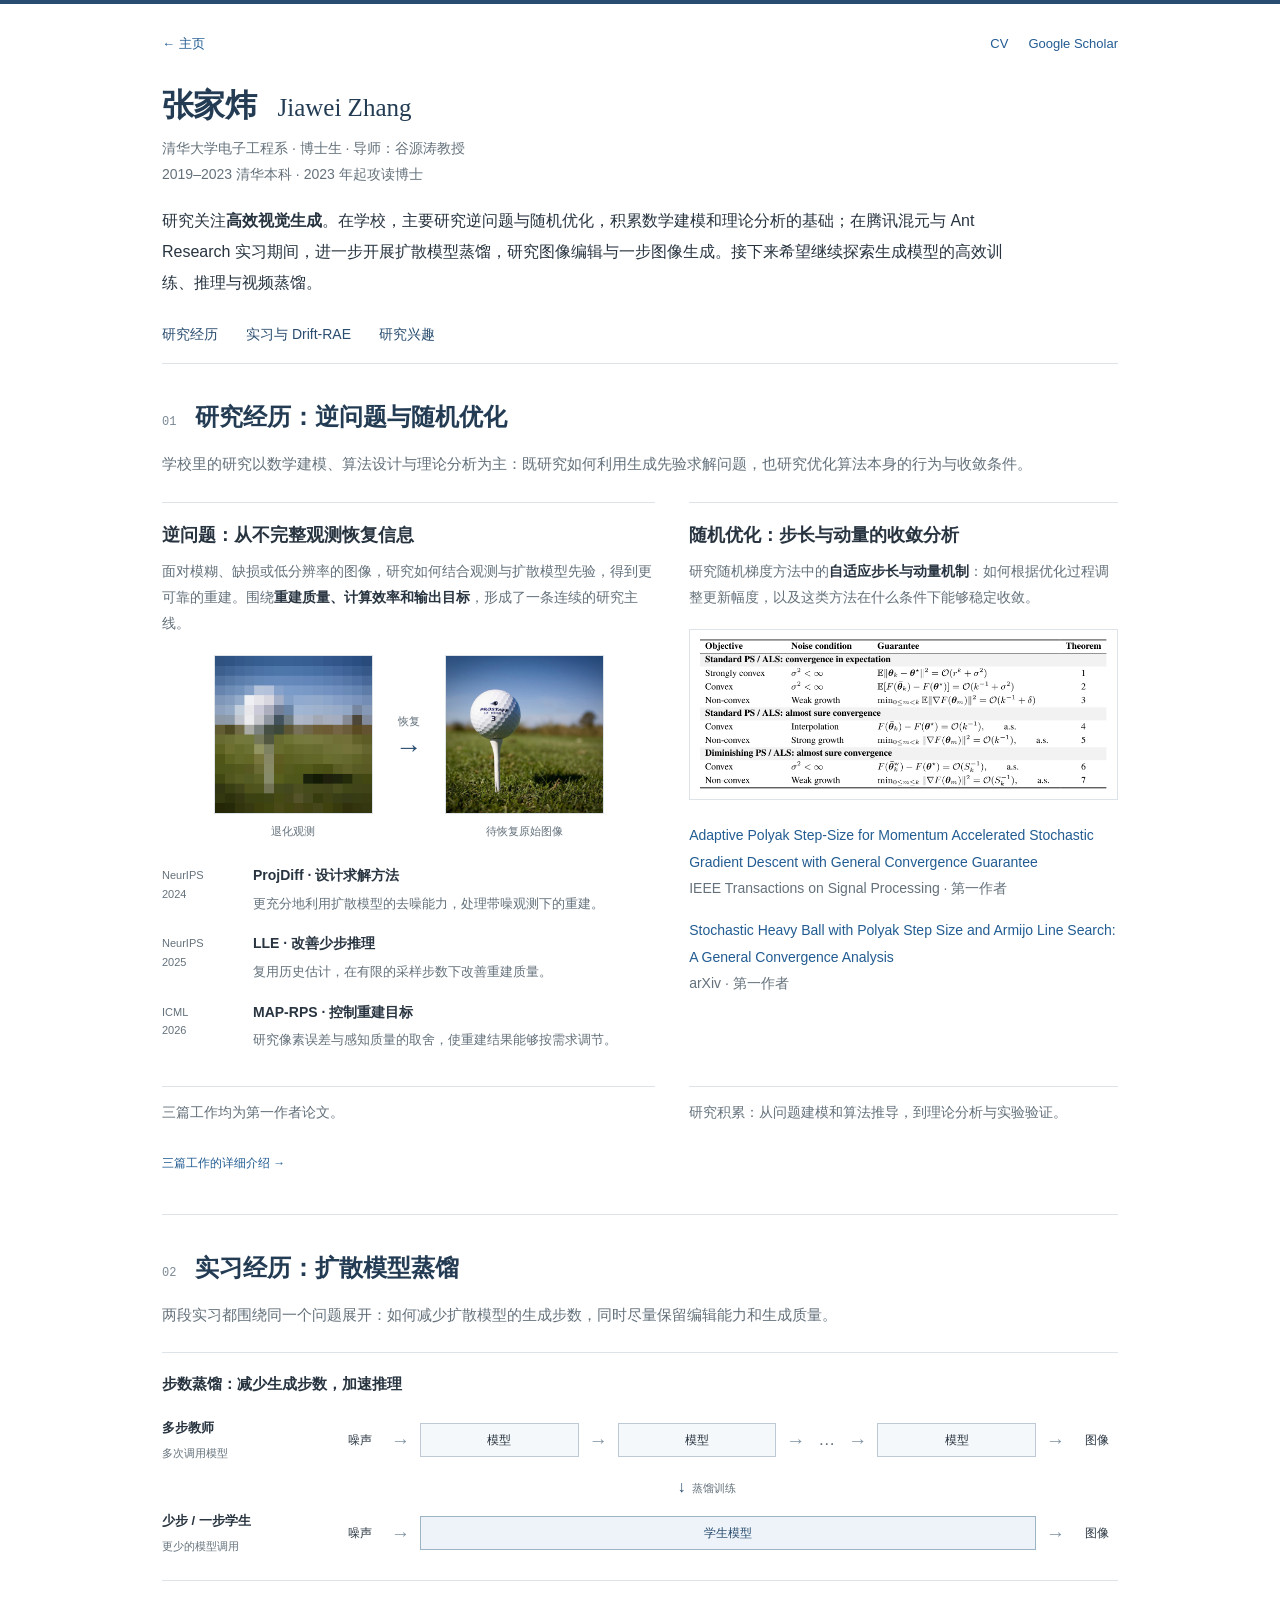
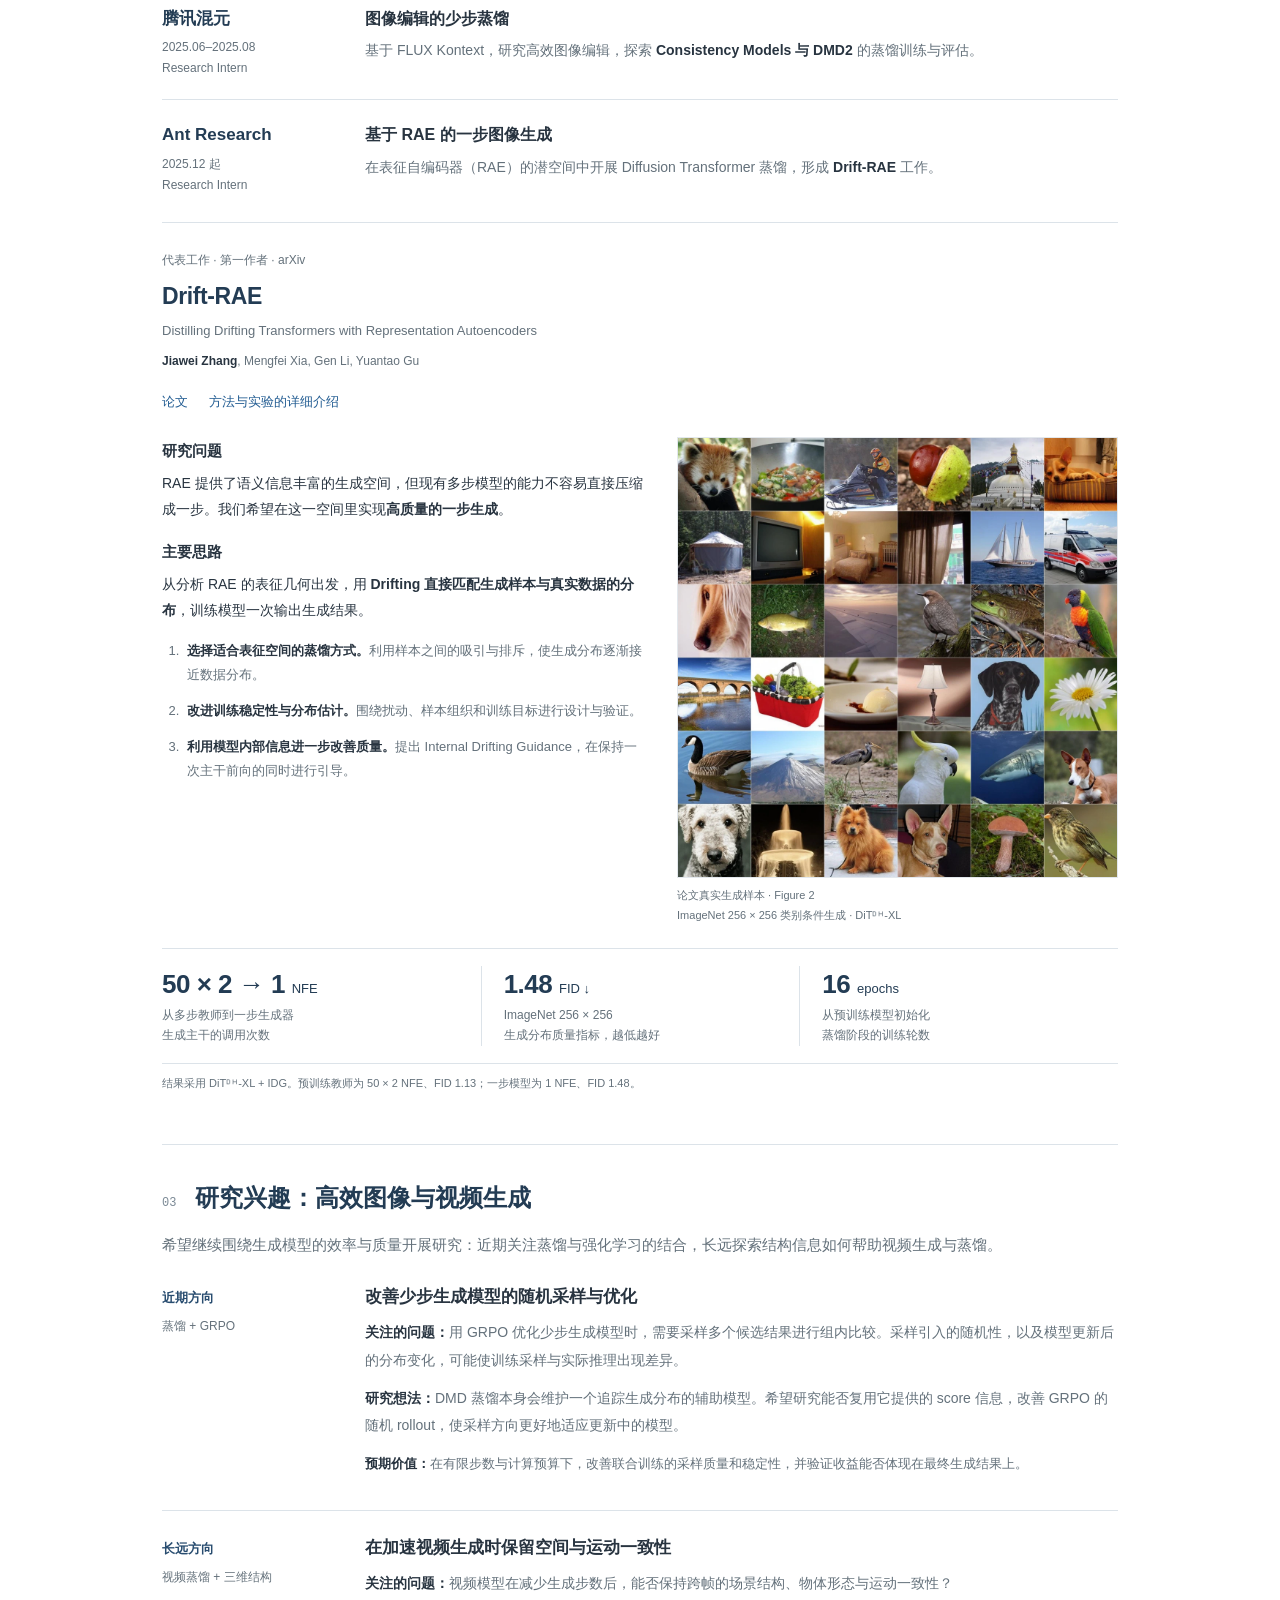
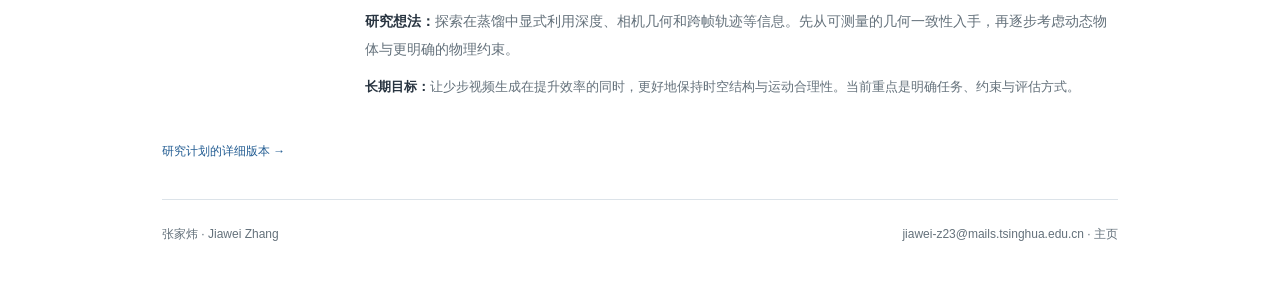
==== commit 6bb9af83: "Remove first-person wording from research interests" ====
--- a/about/index.html
+++ b/about/index.html
@@ -132,10 +132,10 @@
 </section>
 <section class="chapter" id="interests" aria-labelledby="interests-title">
   <div class="section-heading"><span class="section-no">03</span><h2 id="interests-title">研究兴趣：高效图像与视频生成</h2></div>
-  <p class="section-intro">我希望继续围绕生成模型的效率与质量开展研究：近期关注蒸馏与强化学习的结合，长远探索结构信息如何帮助视频生成与蒸馏。</p>
+  <p class="section-intro">希望继续围绕生成模型的效率与质量开展研究：近期关注蒸馏与强化学习的结合，长远探索结构信息如何帮助视频生成与蒸馏。</p>
   <article class="interest">
     <div class="horizon">近期方向<span>蒸馏 + GRPO</span></div>
-    <div><h3>改善少步生成模型的随机采样与优化</h3><p><strong>关注的问题：</strong>用 GRPO 优化少步生成模型时，需要采样多个候选结果进行组内比较。采样引入的随机性，以及模型更新后的分布变化，可能使训练采样与实际推理出现差异。</p><p><strong>研究想法：</strong>DMD 蒸馏本身会维护一个追踪生成分布的辅助模型。我希望研究能否复用它提供的 score 信息，改善 GRPO 的随机 rollout，使采样方向更好地适应更新中的模型。</p><p class="next-step"><strong>预期价值：</strong>在有限步数与计算预算下，改善联合训练的采样质量和稳定性，并验证收益能否体现在最终生成结果上。</p></div>
+    <div><h3>改善少步生成模型的随机采样与优化</h3><p><strong>关注的问题：</strong>用 GRPO 优化少步生成模型时，需要采样多个候选结果进行组内比较。采样引入的随机性，以及模型更新后的分布变化，可能使训练采样与实际推理出现差异。</p><p><strong>研究想法：</strong>DMD 蒸馏本身会维护一个追踪生成分布的辅助模型。希望研究能否复用它提供的 score 信息，改善 GRPO 的随机 rollout，使采样方向更好地适应更新中的模型。</p><p class="next-step"><strong>预期价值：</strong>在有限步数与计算预算下，改善联合训练的采样质量和稳定性，并验证收益能否体现在最终生成结果上。</p></div>
   </article>
   <article class="interest">
     <div class="horizon">长远方向<span>视频蒸馏 + 三维结构</span></div>
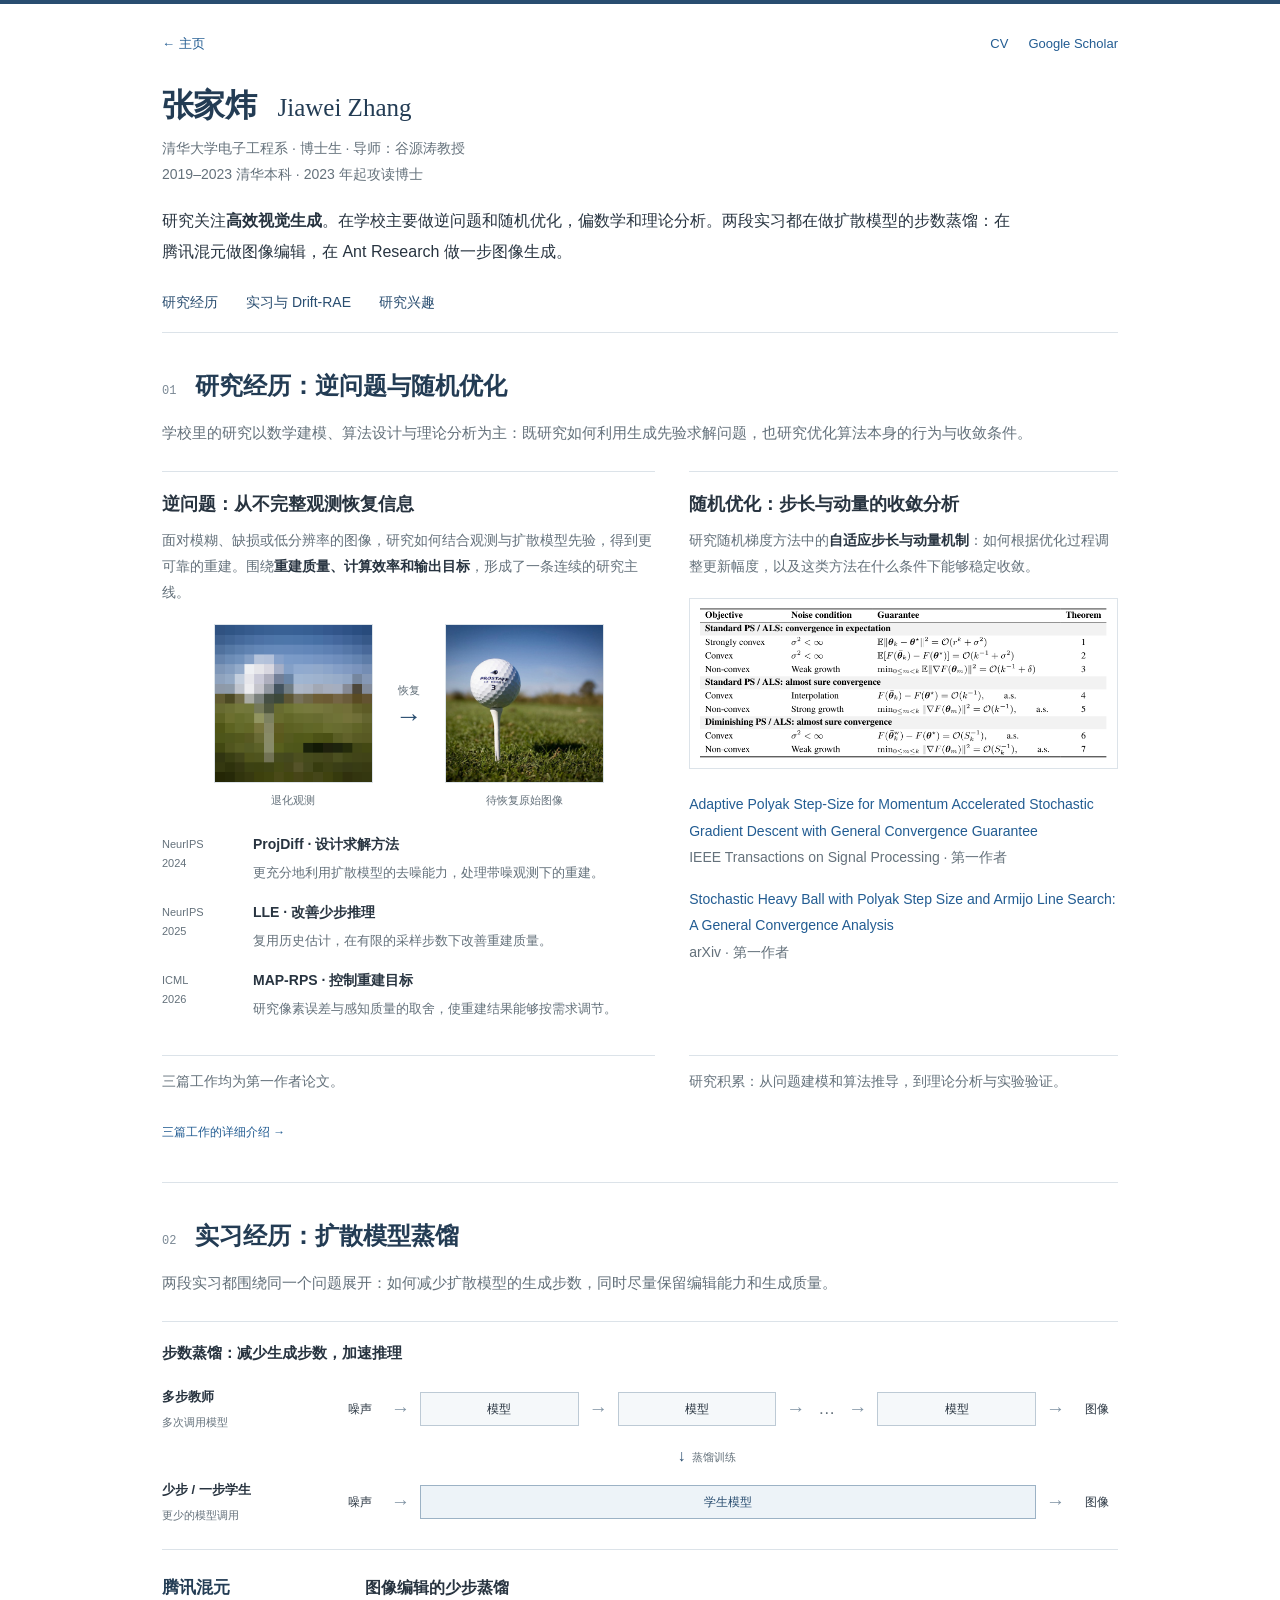
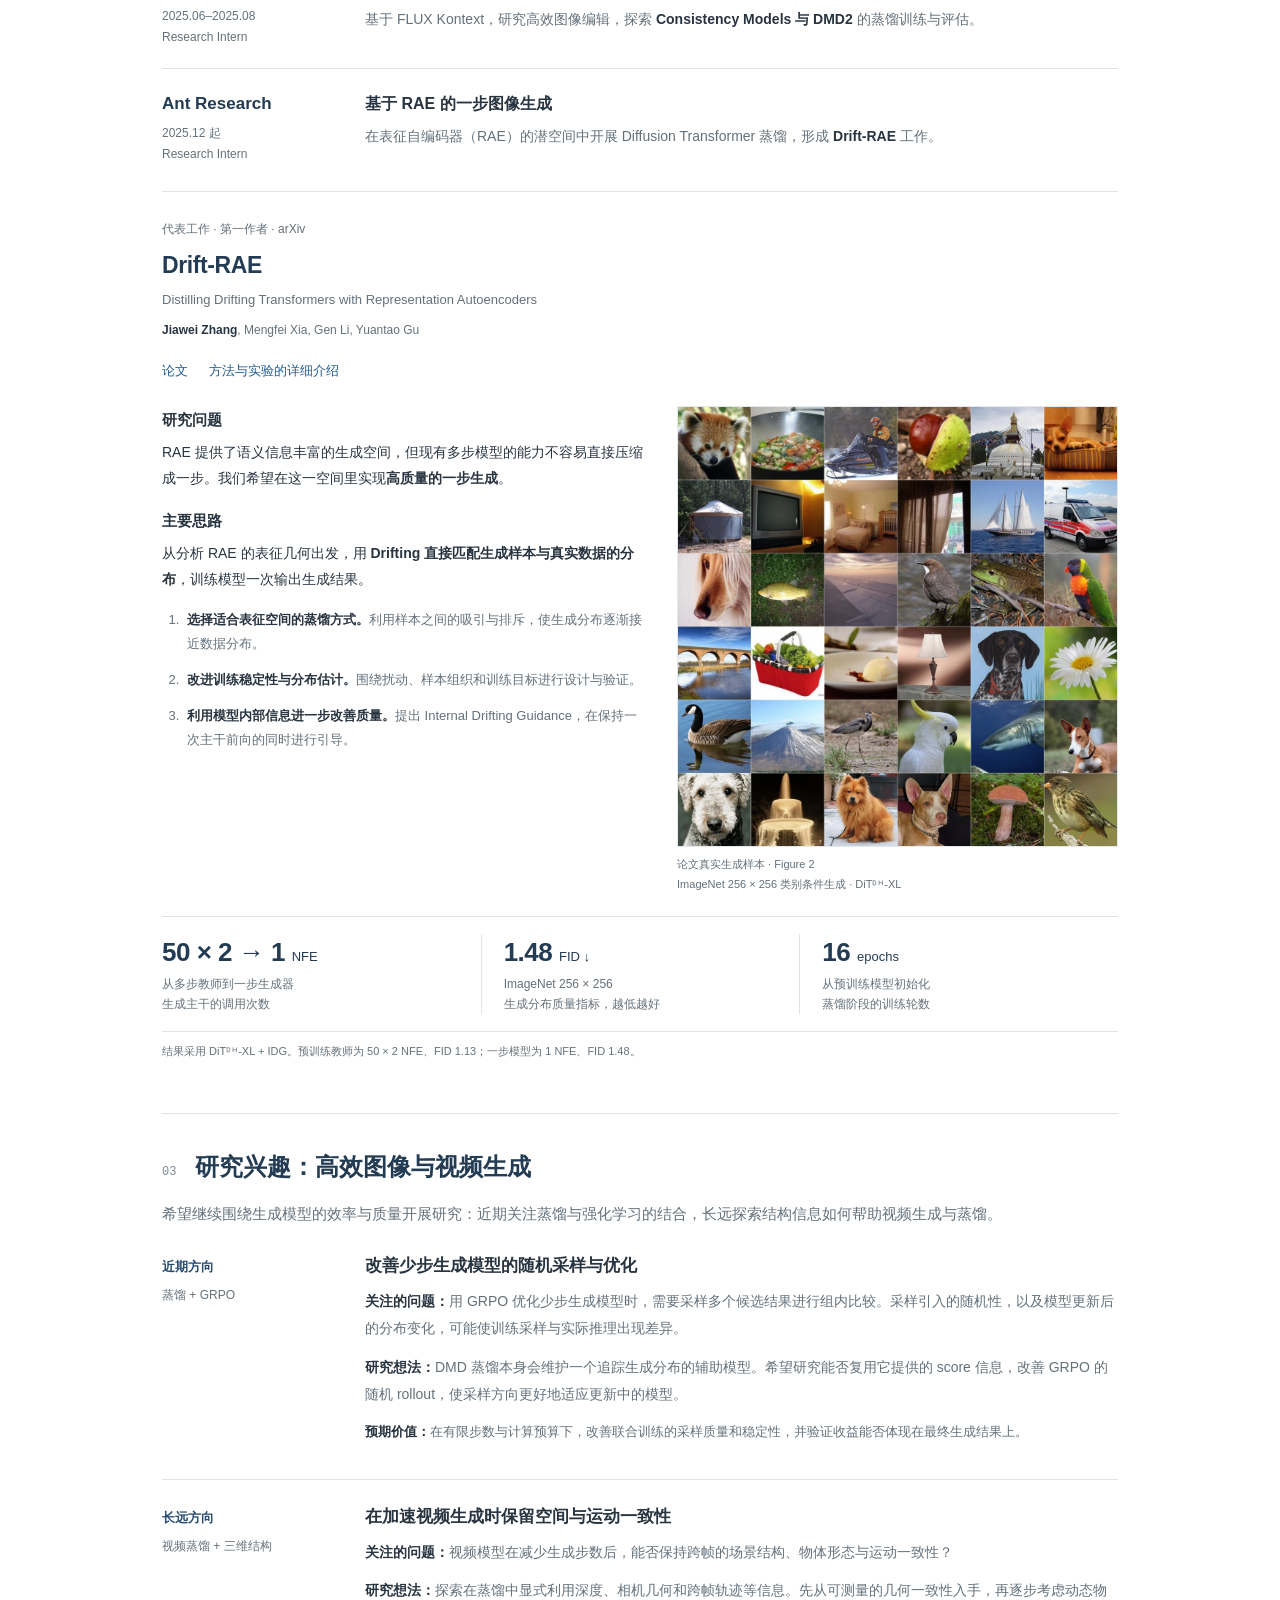
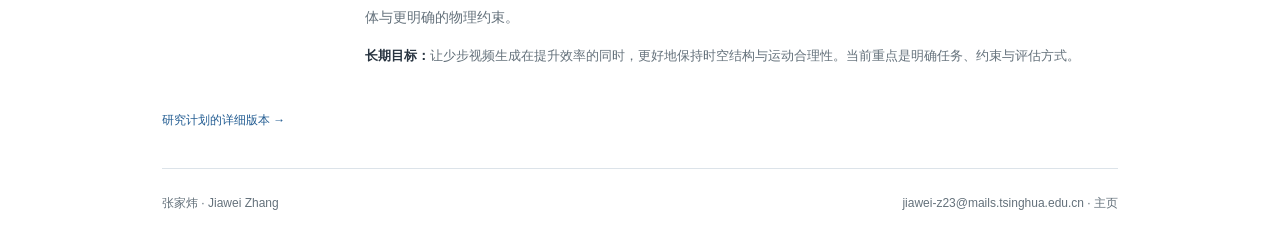
==== commit dd312445: "Simplify introduction summary wording" ====
--- a/about/index.html
+++ b/about/index.html
@@ -24,7 +24,7 @@
   <div class="profile">
     <h1>张家炜 <span>Jiawei Zhang</span></h1>
     <p class="affiliation">清华大学电子工程系 · 博士生 · 导师：谷源涛教授<br>2019–2023 清华本科 · 2023 年起攻读博士</p>
-    <p class="summary">研究关注<strong>高效视觉生成</strong>。在学校，主要研究逆问题与随机优化，积累数学建模和理论分析的基础；在腾讯混元与 Ant Research 实习期间，进一步开展扩散模型蒸馏，研究图像编辑与一步图像生成。接下来希望继续探索生成模型的高效训练、推理与视频蒸馏。</p>
+    <p class="summary">研究关注<strong>高效视觉生成</strong>。在学校主要做逆问题和随机优化，偏数学和理论分析。两段实习都在做扩散模型的步数蒸馏：在腾讯混元做图像编辑，在 Ant Research 做一步图像生成。</p>
   </div>
   <nav aria-label="个人介绍章节"><a href="#research">研究经历</a><a href="#internships">实习与 Drift-RAE</a><a href="#interests">研究兴趣</a></nav>
 </header>
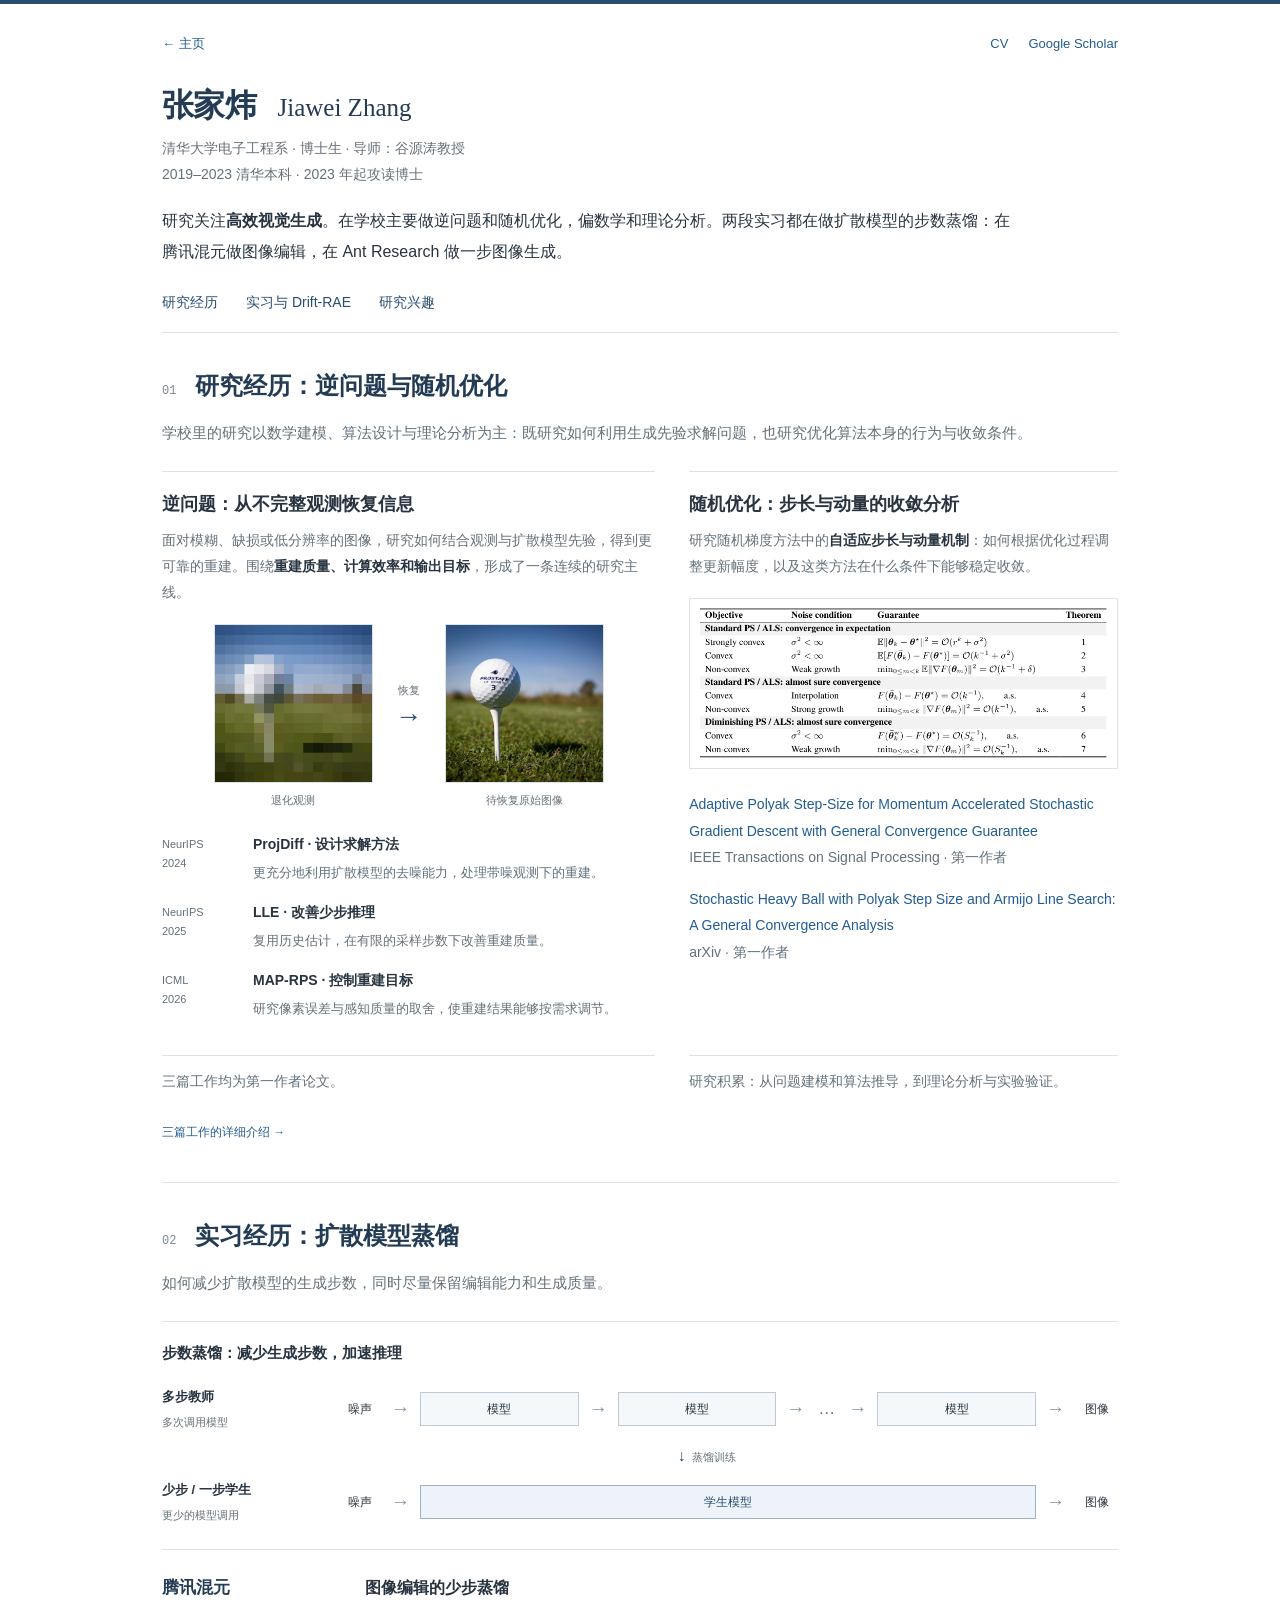
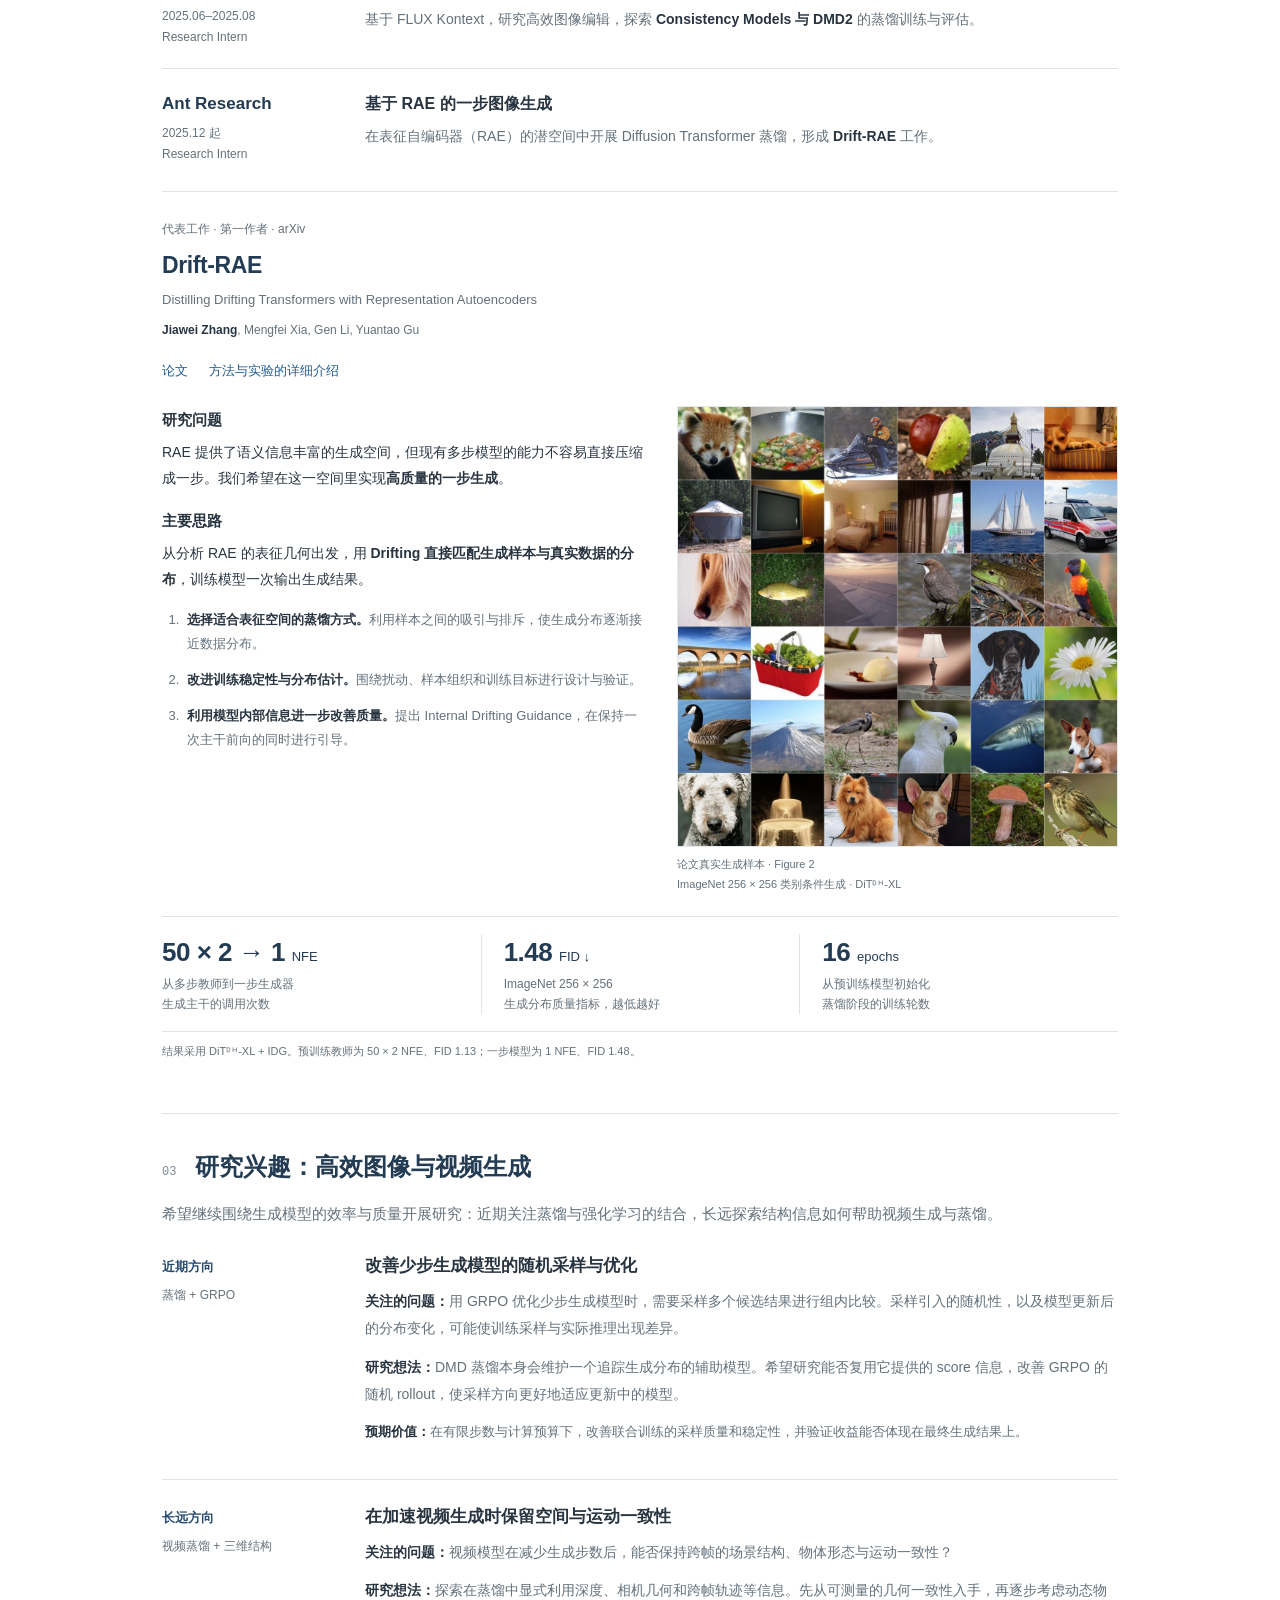
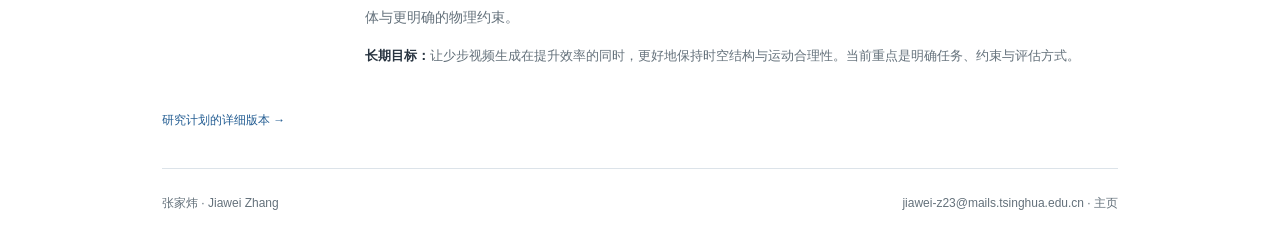
==== commit f171003f: "Simplify internship section introduction" ====
--- a/about/index.html
+++ b/about/index.html
@@ -73,7 +73,7 @@
 </section>
 <section class="chapter" id="internships" aria-labelledby="internships-title">
   <div class="section-heading"><span class="section-no">02</span><h2 id="internships-title">实习经历：扩散模型蒸馏</h2></div>
-  <p class="section-intro">两段实习都围绕同一个问题展开：如何减少扩散模型的生成步数，同时尽量保留编辑能力和生成质量。</p>
+  <p class="section-intro">如何减少扩散模型的生成步数，同时尽量保留编辑能力和生成质量。</p>
   <figure class="step-distillation" aria-labelledby="step-distillation-title">
     <h3 id="step-distillation-title">步数蒸馏：减少生成步数，加速推理</h3>
     <div class="rollout-row">
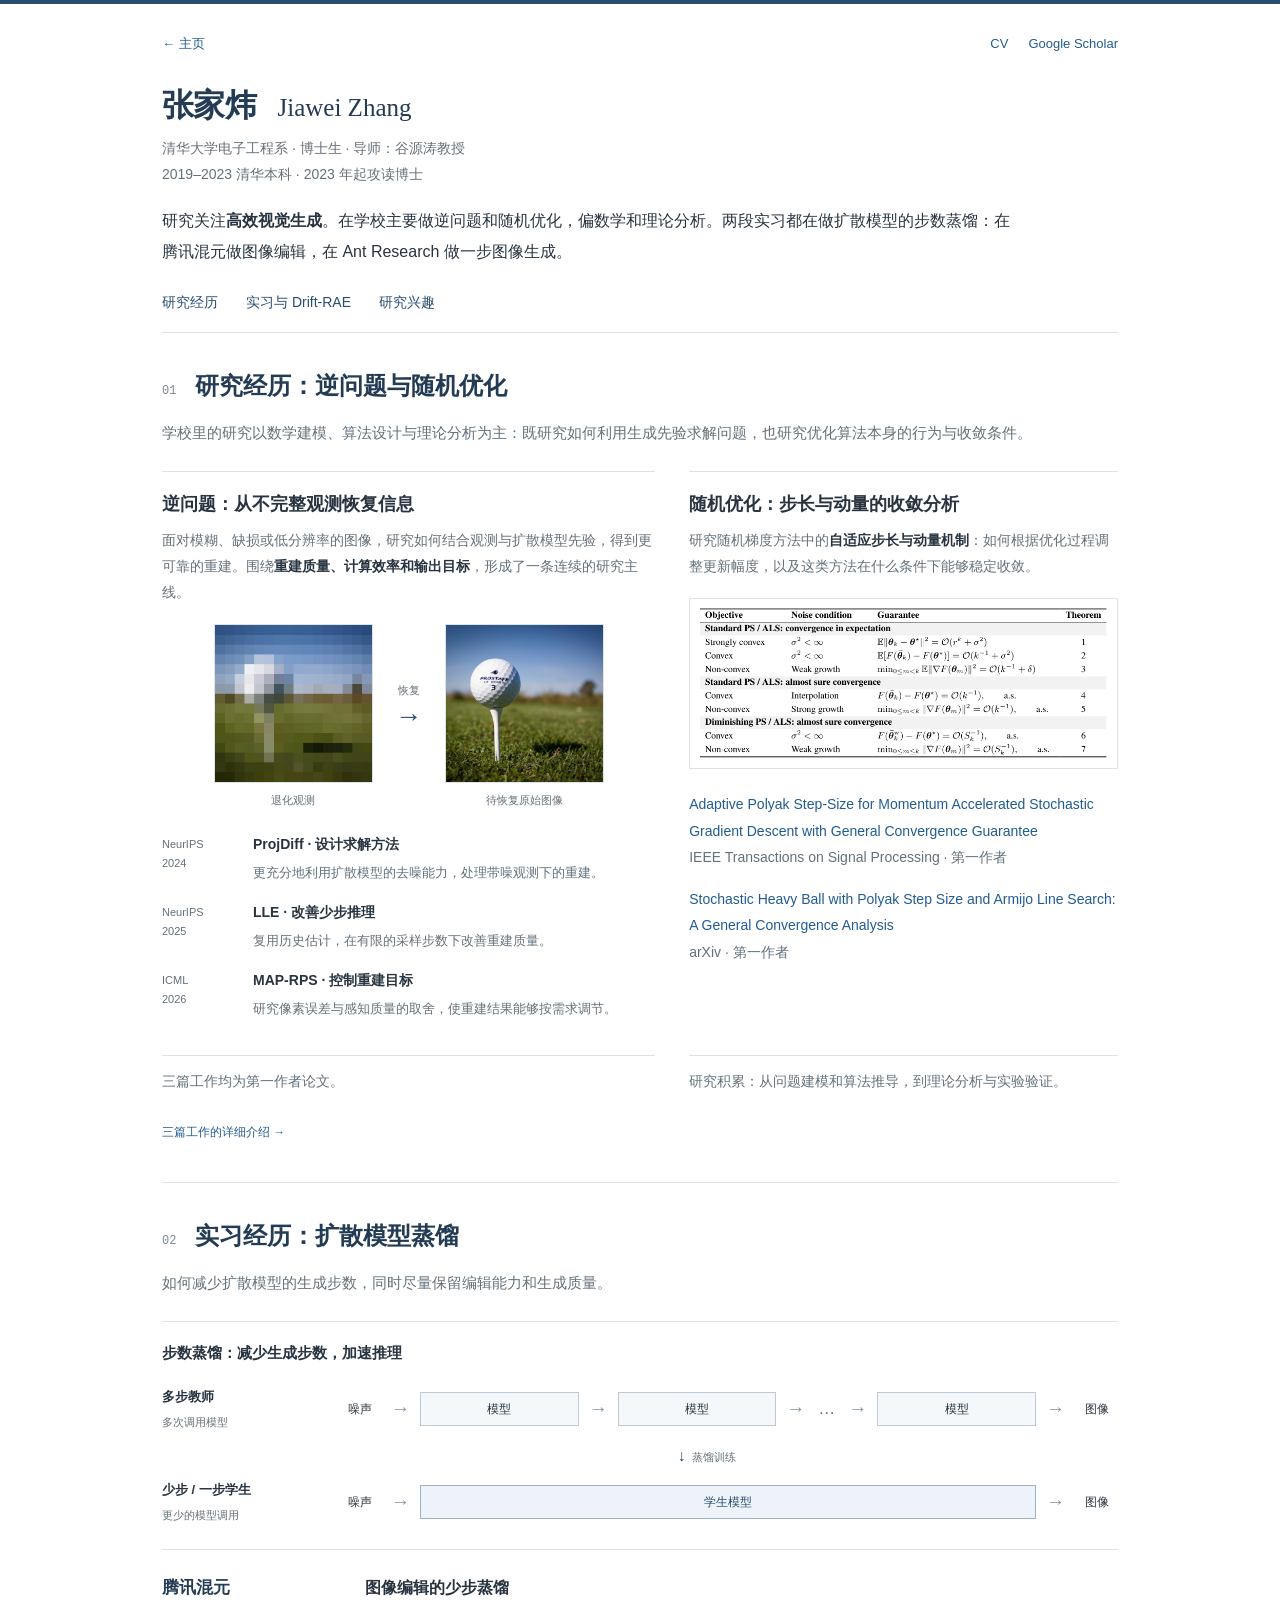
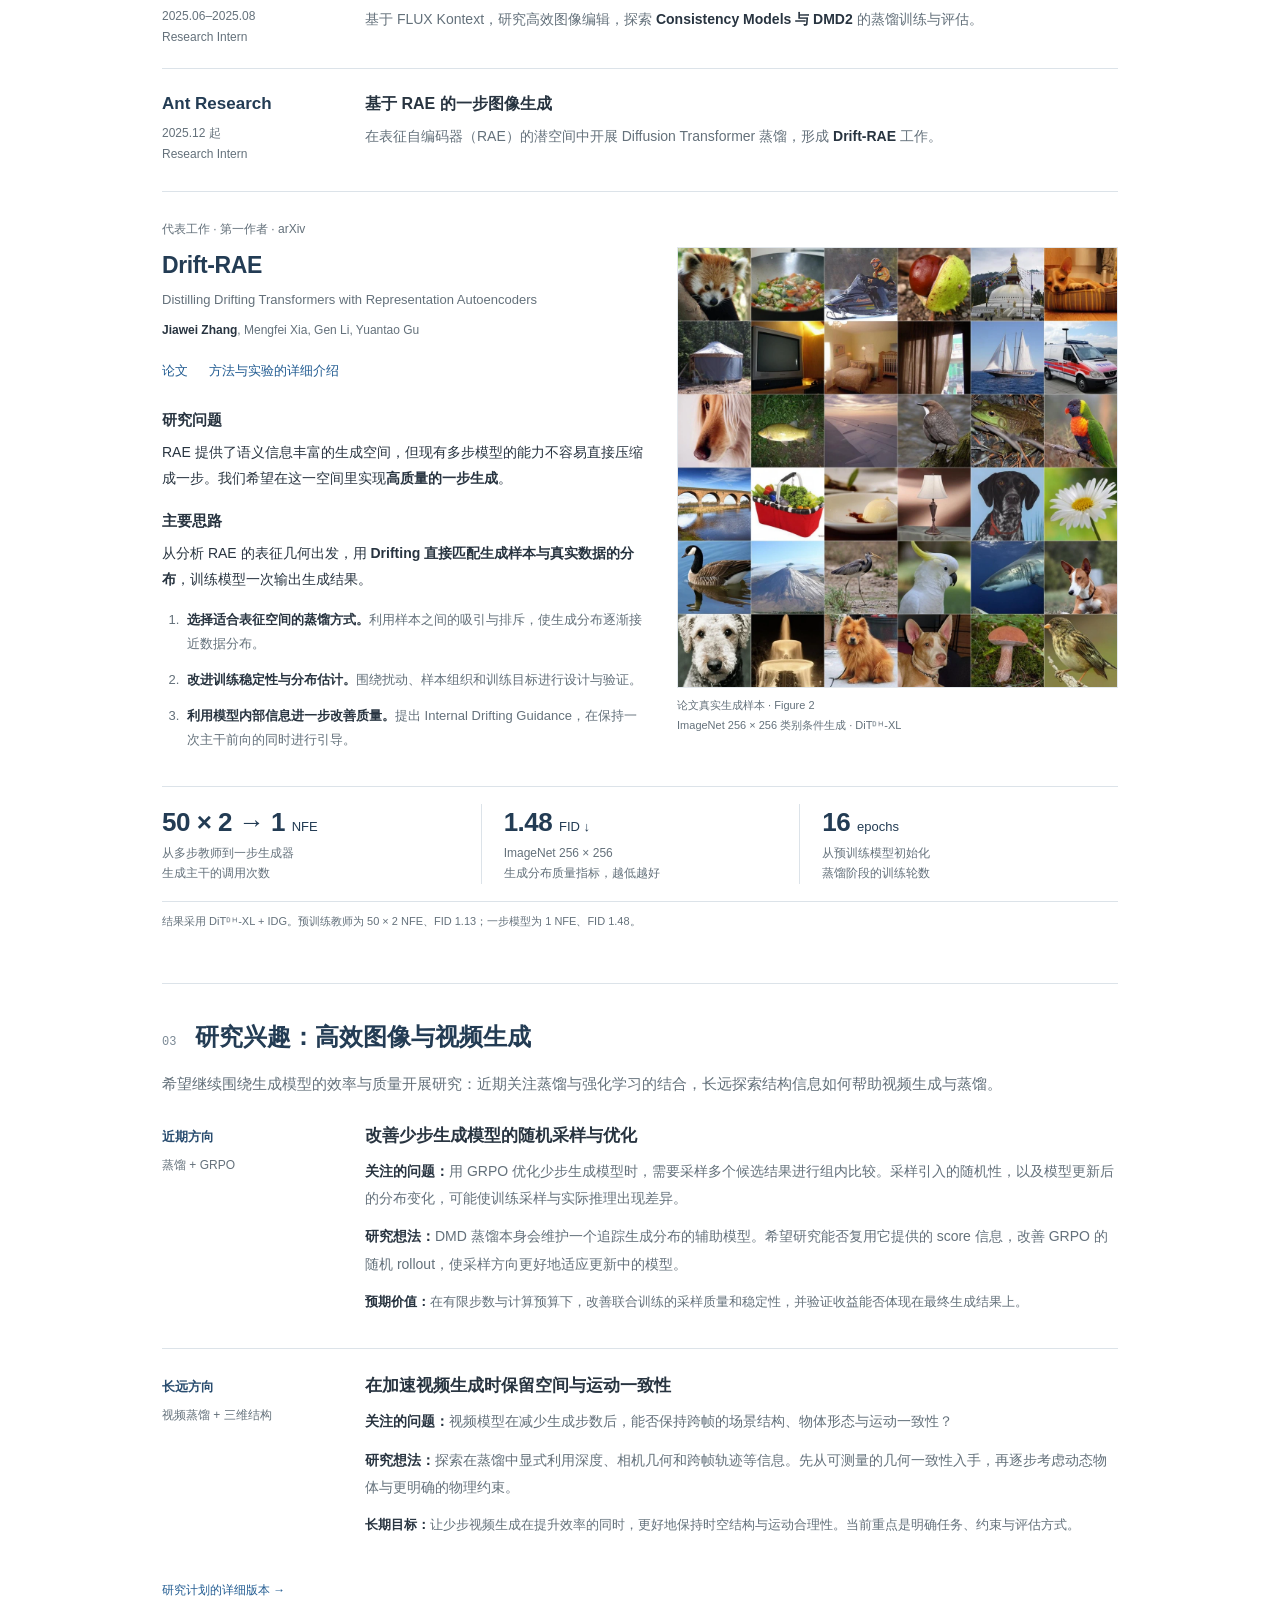
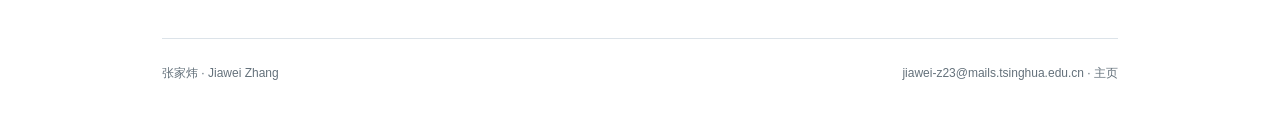
==== commit 7320939a: "Align Drift-RAE sample image with project title" ====
--- a/about/index.html
+++ b/about/index.html
@@ -6,7 +6,7 @@
 <title>张家炜 Jiawei Zhang · 个人介绍</title>
 <meta name="description" content="清华大学张家炜的研究与实习经历：逆问题、随机优化、扩散模型蒸馏与 Drift-RAE，以及高效图像与视频生成的研究兴趣。">
 <style>
-:root{color-scheme:light;--ink:#283440;--muted:#64717b;--blue:#294d70;--link:#225c92;--line:#dce3e9;--soft:#f4f7fa;--paper:#fff;--sans:-apple-system,BlinkMacSystemFont,'Segoe UI','PingFang SC','Microsoft YaHei',Arial,sans-serif}*{box-sizing:border-box}html{scroll-behavior:smooth;scroll-padding-top:28px}body{margin:0;border-top:4px solid var(--blue);font-family:var(--sans);font-size:16px;line-height:1.85;color:var(--ink);background:var(--paper)}a{color:var(--link);text-decoration:none;text-underline-offset:4px}a:hover{text-decoration:underline}a:focus-visible,summary:focus-visible{outline:2px solid var(--link);outline-offset:5px}.page{max-width:1040px;margin:0 auto;padding:28px 42px 35px}.utility{display:flex;align-items:center;justify-content:space-between;gap:20px;font-size:13px;color:var(--muted)}.utility-links{display:flex;gap:20px}.profile{padding:28px 0 23px}.profile h1{font-size:32px;line-height:1.35;letter-spacing:-.6px;font-weight:600;margin:0 0 9px;color:#233c54}.profile h1 span{font-family:Georgia,'Times New Roman',serif;font-size:25px;font-weight:400;margin-left:13px;letter-spacing:0}.affiliation{font-size:14px;color:var(--muted);margin:0 0 17px}.summary{max-width:860px;font-size:16px;margin:0;line-height:1.95}.profile strong{font-weight:600}nav{display:flex;gap:28px;flex-wrap:wrap;padding:0 0 16px;border-bottom:1px solid var(--line);font-size:14px}nav a{color:var(--blue)}section.chapter{padding:35px 0 37px;border-bottom:1px solid var(--line)}.section-heading{display:flex;gap:19px;align-items:baseline;margin-bottom:15px}.section-no{font:12px Consolas,monospace;color:#7b8995}h2{font-size:24px;line-height:1.5;font-weight:600;letter-spacing:0;margin:0;color:#233c54}h3{font-size:18px;font-weight:600;line-height:1.6;margin:0 0 9px}p{margin:0 0 14px}.section-intro{color:var(--muted);font-size:15px;margin-bottom:24px;max-width:900px}.research-grid{display:grid;grid-template-columns:1.15fr 1fr;gap:34px}.research-line{padding-top:18px;border-top:1px solid var(--line);min-width:0}.research-line p{font-size:14px;color:var(--muted)}.research-line strong{color:var(--ink);font-weight:600}.progression{list-style:none;margin:18px 0 0;padding:0}.progression li{display:grid;grid-template-columns:78px 1fr;gap:13px;margin-bottom:16px}.progression .venue{font-size:11px;color:var(--muted);padding-top:3px;line-height:1.7}.progression b{font-size:14px;font-weight:600;display:block}.progression p{font-size:13px;line-height:1.8;margin:3px 0 0}.paper-note{font-size:12px;color:var(--muted);margin:15px 0 0;line-height:1.9}.text-link{font-size:12px;display:inline-block;margin-top:13px}.evidence{font-size:13px;color:var(--muted);line-height:1.8;padding-top:13px;border-top:1px solid var(--line);margin-top:18px}.internship{display:grid;grid-template-columns:175px minmax(0,1fr);column-gap:28px;padding:22px 0;border-top:1px solid var(--line)}.internship:first-of-type{padding-top:0;border-top:0}.company{font-size:17px;font-weight:600;color:#233c54;line-height:1.5}.date{display:block;font-size:12px;color:var(--muted);margin-top:7px;font-weight:400}.role{display:block;font-size:12px;color:var(--muted);margin-top:3px;font-weight:400}.intern-copy h3{font-size:16px;margin-bottom:7px}.intern-copy p{font-size:14px;color:var(--muted);margin:0 0 8px}.intern-copy strong{color:var(--ink);font-weight:600}.project{border-top:1px solid var(--line);padding-top:26px;margin-top:6px}.project-label{font-size:12px;color:var(--muted);margin-bottom:7px}.project h3{font-size:23px;color:#233c54;letter-spacing:-.4px;margin:0 0 4px}.paper-title{font-size:13px;color:var(--muted);margin:0 0 7px}.authors{font-size:12px;color:var(--muted);margin:0 0 18px}.authors strong{color:var(--ink);font-weight:600}.paper-links{display:flex;gap:21px;flex-wrap:wrap;font-size:13px;margin:0 0 23px}.project-grid{display:grid;grid-template-columns:1.1fr 1fr;gap:30px;align-items:start}.project-copy p{font-size:14px;line-height:1.9;margin-bottom:15px}.project-copy strong{font-weight:600}.project-copy h4{font-size:15px;margin:0 0 5px;font-weight:600}.method-list{padding-left:21px;margin:10px 0 0;font-size:13px;color:var(--muted)}.method-list li{padding-left:4px;margin:0 0 12px}.method-list strong{color:var(--ink);font-weight:600}.samples{margin:0;min-width:0}.samples a{display:block}.samples img{display:block;width:100%;height:auto;border:1px solid #e3e8ed}.samples figcaption{font-size:11px;color:var(--muted);margin-top:8px;line-height:1.8}.results{display:grid;grid-template-columns:1fr 1fr 1fr;border-top:1px solid var(--line);border-bottom:1px solid var(--line);padding:17px 0;margin-top:22px}.stat{padding:0 22px;border-left:1px solid var(--line)}.stat:first-child{padding-left:0;border-left:0}.stat b{display:block;font-size:26px;line-height:1.4;font-weight:550;color:#233c54;letter-spacing:-.5px}.stat small{font-size:13px;letter-spacing:0;font-weight:400}.stat span{font-size:12px;color:var(--muted);display:block;margin-top:4px;line-height:1.65}.result-note{font-size:11px;color:var(--muted);margin-top:10px;line-height:1.8}.contribution{margin-top:21px;font-size:14px;padding-left:17px;border-left:2px solid #b6c7d5}.contribution p{margin:0}.contribution strong{font-weight:600}.interest{display:grid;grid-template-columns:175px minmax(0,1fr);gap:28px;padding:23px 0;border-top:1px solid var(--line)}.interest:first-of-type{border-top:0;padding-top:0}.horizon{font-size:13px;color:var(--blue);padding-top:3px;font-weight:600}.horizon span{display:block;font-size:12px;color:var(--muted);font-weight:400;line-height:1.7;margin-top:6px}.interest h3{font-size:17px}.interest p{font-size:14px;line-height:1.95;color:var(--muted);margin-bottom:11px}.interest strong{color:var(--ink);font-weight:600}.interest .next-step{font-size:13px}.interest-links{font-size:12px;padding-top:7px;color:var(--muted)}.closing{padding:17px 0 0;margin:0;font-size:14px;line-height:1.9;color:var(--muted);border-top:1px solid var(--line)}footer{display:flex;justify-content:space-between;gap:20px;font-size:12px;color:var(--muted);padding:23px 0 0}footer a{color:var(--muted)}.skip{position:absolute;left:12px;top:-100px}.skip:focus{top:12px;background:white;padding:10px;z-index:20}
+:root{color-scheme:light;--ink:#283440;--muted:#64717b;--blue:#294d70;--link:#225c92;--line:#dce3e9;--soft:#f4f7fa;--paper:#fff;--sans:-apple-system,BlinkMacSystemFont,'Segoe UI','PingFang SC','Microsoft YaHei',Arial,sans-serif}*{box-sizing:border-box}html{scroll-behavior:smooth;scroll-padding-top:28px}body{margin:0;border-top:4px solid var(--blue);font-family:var(--sans);font-size:16px;line-height:1.85;color:var(--ink);background:var(--paper)}a{color:var(--link);text-decoration:none;text-underline-offset:4px}a:hover{text-decoration:underline}a:focus-visible,summary:focus-visible{outline:2px solid var(--link);outline-offset:5px}.page{max-width:1040px;margin:0 auto;padding:28px 42px 35px}.utility{display:flex;align-items:center;justify-content:space-between;gap:20px;font-size:13px;color:var(--muted)}.utility-links{display:flex;gap:20px}.profile{padding:28px 0 23px}.profile h1{font-size:32px;line-height:1.35;letter-spacing:-.6px;font-weight:600;margin:0 0 9px;color:#233c54}.profile h1 span{font-family:Georgia,'Times New Roman',serif;font-size:25px;font-weight:400;margin-left:13px;letter-spacing:0}.affiliation{font-size:14px;color:var(--muted);margin:0 0 17px}.summary{max-width:860px;font-size:16px;margin:0;line-height:1.95}.profile strong{font-weight:600}nav{display:flex;gap:28px;flex-wrap:wrap;padding:0 0 16px;border-bottom:1px solid var(--line);font-size:14px}nav a{color:var(--blue)}section.chapter{padding:35px 0 37px;border-bottom:1px solid var(--line)}.section-heading{display:flex;gap:19px;align-items:baseline;margin-bottom:15px}.section-no{font:12px Consolas,monospace;color:#7b8995}h2{font-size:24px;line-height:1.5;font-weight:600;letter-spacing:0;margin:0;color:#233c54}h3{font-size:18px;font-weight:600;line-height:1.6;margin:0 0 9px}p{margin:0 0 14px}.section-intro{color:var(--muted);font-size:15px;margin-bottom:24px;max-width:900px}.research-grid{display:grid;grid-template-columns:1.15fr 1fr;gap:34px}.research-line{padding-top:18px;border-top:1px solid var(--line);min-width:0}.research-line p{font-size:14px;color:var(--muted)}.research-line strong{color:var(--ink);font-weight:600}.progression{list-style:none;margin:18px 0 0;padding:0}.progression li{display:grid;grid-template-columns:78px 1fr;gap:13px;margin-bottom:16px}.progression .venue{font-size:11px;color:var(--muted);padding-top:3px;line-height:1.7}.progression b{font-size:14px;font-weight:600;display:block}.progression p{font-size:13px;line-height:1.8;margin:3px 0 0}.paper-note{font-size:12px;color:var(--muted);margin:15px 0 0;line-height:1.9}.text-link{font-size:12px;display:inline-block;margin-top:13px}.evidence{font-size:13px;color:var(--muted);line-height:1.8;padding-top:13px;border-top:1px solid var(--line);margin-top:18px}.internship{display:grid;grid-template-columns:175px minmax(0,1fr);column-gap:28px;padding:22px 0;border-top:1px solid var(--line)}.internship:first-of-type{padding-top:0;border-top:0}.company{font-size:17px;font-weight:600;color:#233c54;line-height:1.5}.date{display:block;font-size:12px;color:var(--muted);margin-top:7px;font-weight:400}.role{display:block;font-size:12px;color:var(--muted);margin-top:3px;font-weight:400}.intern-copy h3{font-size:16px;margin-bottom:7px}.intern-copy p{font-size:14px;color:var(--muted);margin:0 0 8px}.intern-copy strong{color:var(--ink);font-weight:600}.project{border-top:1px solid var(--line);padding-top:26px;margin-top:6px}.project-label{font-size:12px;color:var(--muted);margin-bottom:7px}.project h3{font-size:23px;color:#233c54;letter-spacing:-.4px;margin:0 0 4px}.paper-title{font-size:13px;color:var(--muted);margin:0 0 7px}.authors{font-size:12px;color:var(--muted);margin:0 0 18px}.authors strong{color:var(--ink);font-weight:600}.paper-links{display:flex;gap:21px;flex-wrap:wrap;font-size:13px;margin:0 0 23px}.project-grid{display:grid;grid-template-columns:1.1fr 1fr;gap:30px;align-items:start}.project-copy p:not(.paper-title):not(.authors){font-size:14px;line-height:1.9;margin-bottom:15px}.project-copy strong{font-weight:600}.project-copy h4{font-size:15px;margin:0 0 5px;font-weight:600}.method-list{padding-left:21px;margin:10px 0 0;font-size:13px;color:var(--muted)}.method-list li{padding-left:4px;margin:0 0 12px}.method-list strong{color:var(--ink);font-weight:600}.samples{margin:0;min-width:0}.samples a{display:block}.samples img{display:block;width:100%;height:auto;border:1px solid #e3e8ed}.samples figcaption{font-size:11px;color:var(--muted);margin-top:8px;line-height:1.8}.results{display:grid;grid-template-columns:1fr 1fr 1fr;border-top:1px solid var(--line);border-bottom:1px solid var(--line);padding:17px 0;margin-top:22px}.stat{padding:0 22px;border-left:1px solid var(--line)}.stat:first-child{padding-left:0;border-left:0}.stat b{display:block;font-size:26px;line-height:1.4;font-weight:550;color:#233c54;letter-spacing:-.5px}.stat small{font-size:13px;letter-spacing:0;font-weight:400}.stat span{font-size:12px;color:var(--muted);display:block;margin-top:4px;line-height:1.65}.result-note{font-size:11px;color:var(--muted);margin-top:10px;line-height:1.8}.contribution{margin-top:21px;font-size:14px;padding-left:17px;border-left:2px solid #b6c7d5}.contribution p{margin:0}.contribution strong{font-weight:600}.interest{display:grid;grid-template-columns:175px minmax(0,1fr);gap:28px;padding:23px 0;border-top:1px solid var(--line)}.interest:first-of-type{border-top:0;padding-top:0}.horizon{font-size:13px;color:var(--blue);padding-top:3px;font-weight:600}.horizon span{display:block;font-size:12px;color:var(--muted);font-weight:400;line-height:1.7;margin-top:6px}.interest h3{font-size:17px}.interest p{font-size:14px;line-height:1.95;color:var(--muted);margin-bottom:11px}.interest strong{color:var(--ink);font-weight:600}.interest .next-step{font-size:13px}.interest-links{font-size:12px;padding-top:7px;color:var(--muted)}.closing{padding:17px 0 0;margin:0;font-size:14px;line-height:1.9;color:var(--muted);border-top:1px solid var(--line)}footer{display:flex;justify-content:space-between;gap:20px;font-size:12px;color:var(--muted);padding:23px 0 0}footer a{color:var(--muted)}.skip{position:absolute;left:12px;top:-100px}.skip:focus{top:12px;background:white;padding:10px;z-index:20}
 @media(max-width:800px){.page{padding:24px 26px 30px}.research-grid{gap:25px}.project-grid{grid-template-columns:1fr 1fr;gap:23px}.internship,.interest{grid-template-columns:145px minmax(0,1fr);gap:22px}h2{font-size:22px}.profile h1{font-size:30px}.summary{font-size:15px}.stat{padding:0 15px}}
 @media(max-width:620px){.page{padding:21px 19px 27px}.utility{font-size:12px}.utility-links{gap:14px}.profile{padding:25px 0 21px}.profile h1{font-size:29px}.profile h1 span{font-size:21px;margin-left:9px}.affiliation{font-size:12px;line-height:1.9}.summary{font-size:14px}.research-grid,.project-grid{grid-template-columns:1fr;gap:24px}.internship,.interest{grid-template-columns:1fr;gap:13px}.company{font-size:16px}.date,.role{display:inline-block;margin:0 0 0 12px;font-size:11px}.internship{padding:20px 0}.intern-copy h3{font-size:15px}.interest{padding:22px 0}.horizon{font-size:13px}.horizon span{display:inline;margin-left:12px;font-size:11px}.section-heading{gap:12px}h2{font-size:20px}.section-no{font-size:11px}.section-intro{font-size:14px}.project h3{font-size:22px}.stat{padding:0 11px}.stat b{font-size:22px}.stat span{font-size:11px}.stat small{font-size:11px}.samples{max-width:450px;margin:0 auto}.method-list{font-size:13px}.progression li{grid-template-columns:74px 1fr;gap:10px}nav{gap:11px 23px;font-size:13px}section.chapter{padding:29px 0 31px}footer{display:block;font-size:11px}footer span{display:block;margin-top:4px}}
 @media(prefers-reduced-motion:reduce){html{scroll-behavior:auto}}
@@ -104,12 +104,12 @@
   </article>
   <article class="project" id="drift-rae" aria-labelledby="drift-title">
     <p class="project-label">代表工作 · 第一作者 · arXiv</p>
-    <h3 id="drift-title">Drift-RAE</h3>
-    <p class="paper-title">Distilling Drifting Transformers with Representation Autoencoders</p>
-    <p class="authors"><strong>Jiawei Zhang</strong>, Mengfei Xia, Gen Li, Yuantao Gu</p>
-    <div class="paper-links"><a href="https://arxiv.org/abs/2606.15553">论文</a><a href="../drift-rae/index.html">方法与实验的详细介绍</a></div>
     <div class="project-grid">
       <div class="project-copy">
+        <h3 id="drift-title">Drift-RAE</h3>
+        <p class="paper-title">Distilling Drifting Transformers with Representation Autoencoders</p>
+        <p class="authors"><strong>Jiawei Zhang</strong>, Mengfei Xia, Gen Li, Yuantao Gu</p>
+        <div class="paper-links"><a href="https://arxiv.org/abs/2606.15553">论文</a><a href="../drift-rae/index.html">方法与实验的详细介绍</a></div>
         <h4>研究问题</h4>
         <p>RAE 提供了语义信息丰富的生成空间，但现有多步模型的能力不容易直接压缩成一步。我们希望在这一空间里实现<strong>高质量的一步生成</strong>。</p>
         <h4>主要思路</h4>
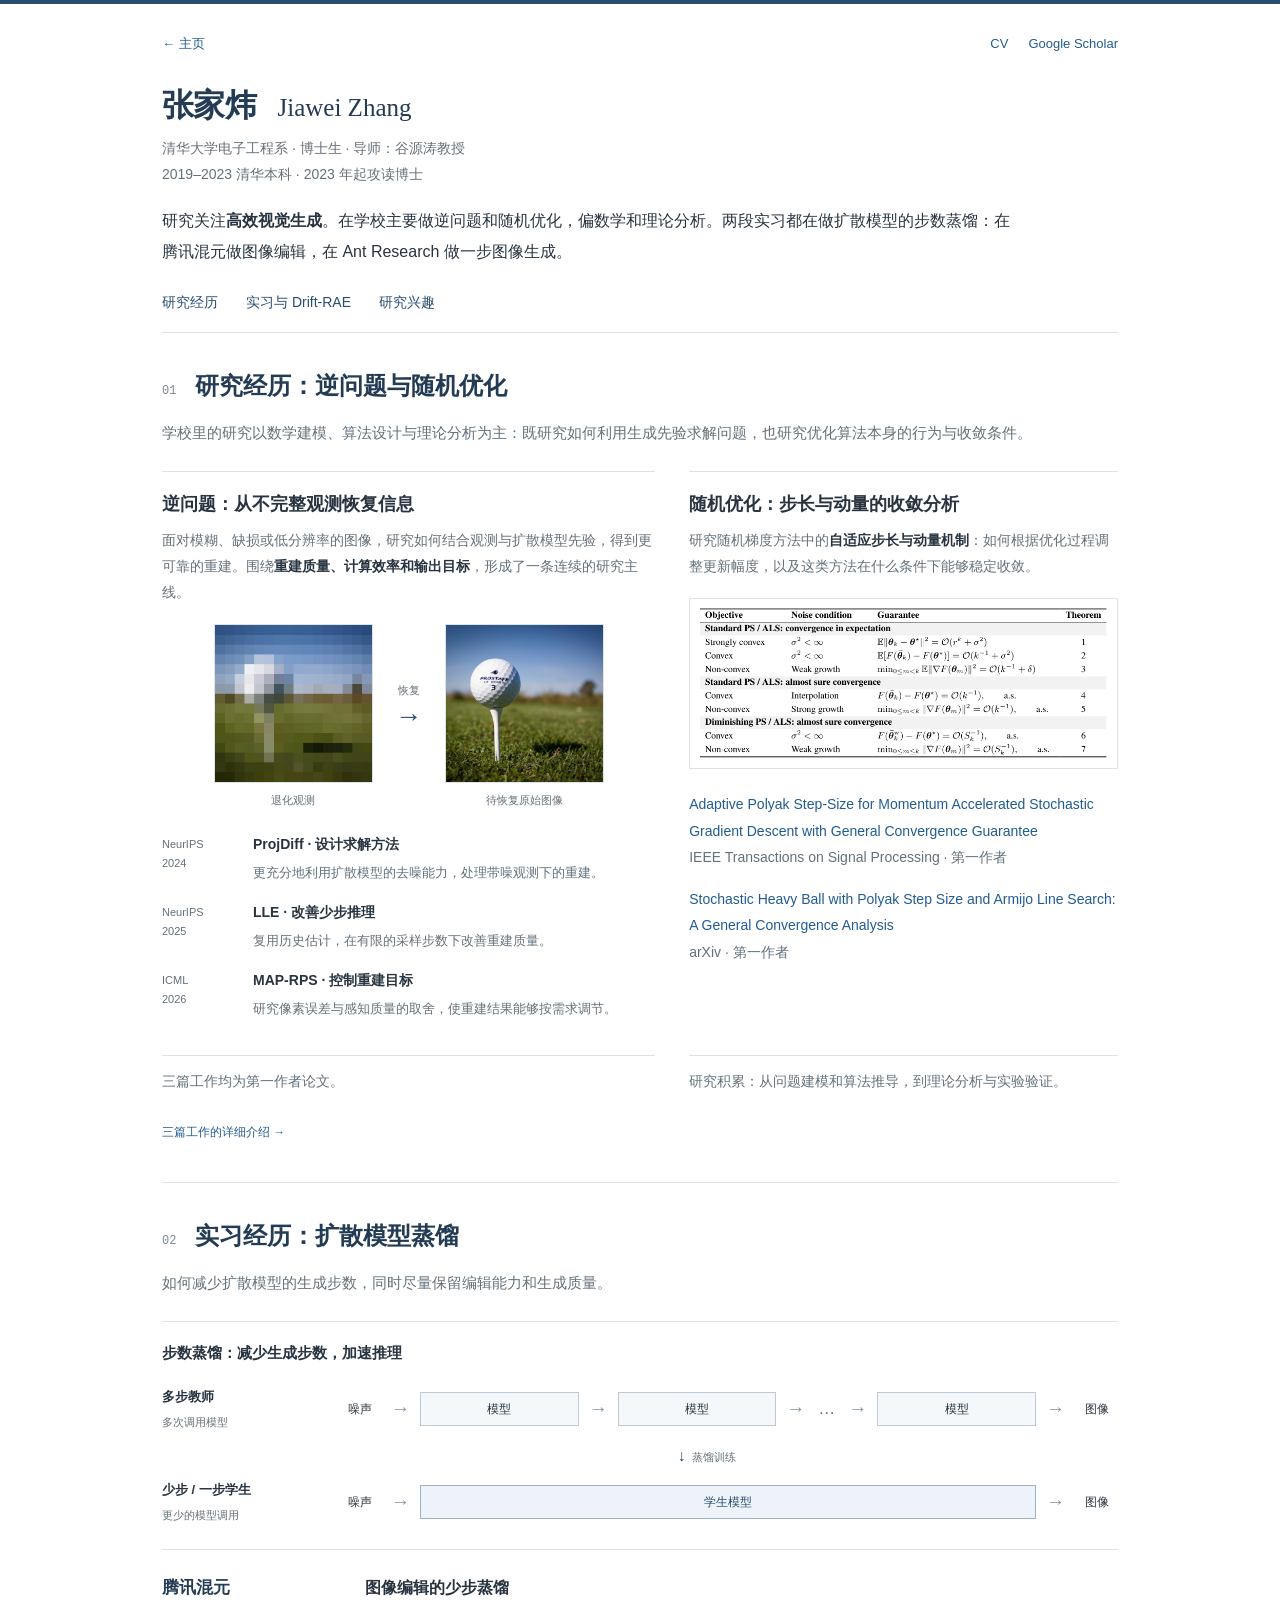
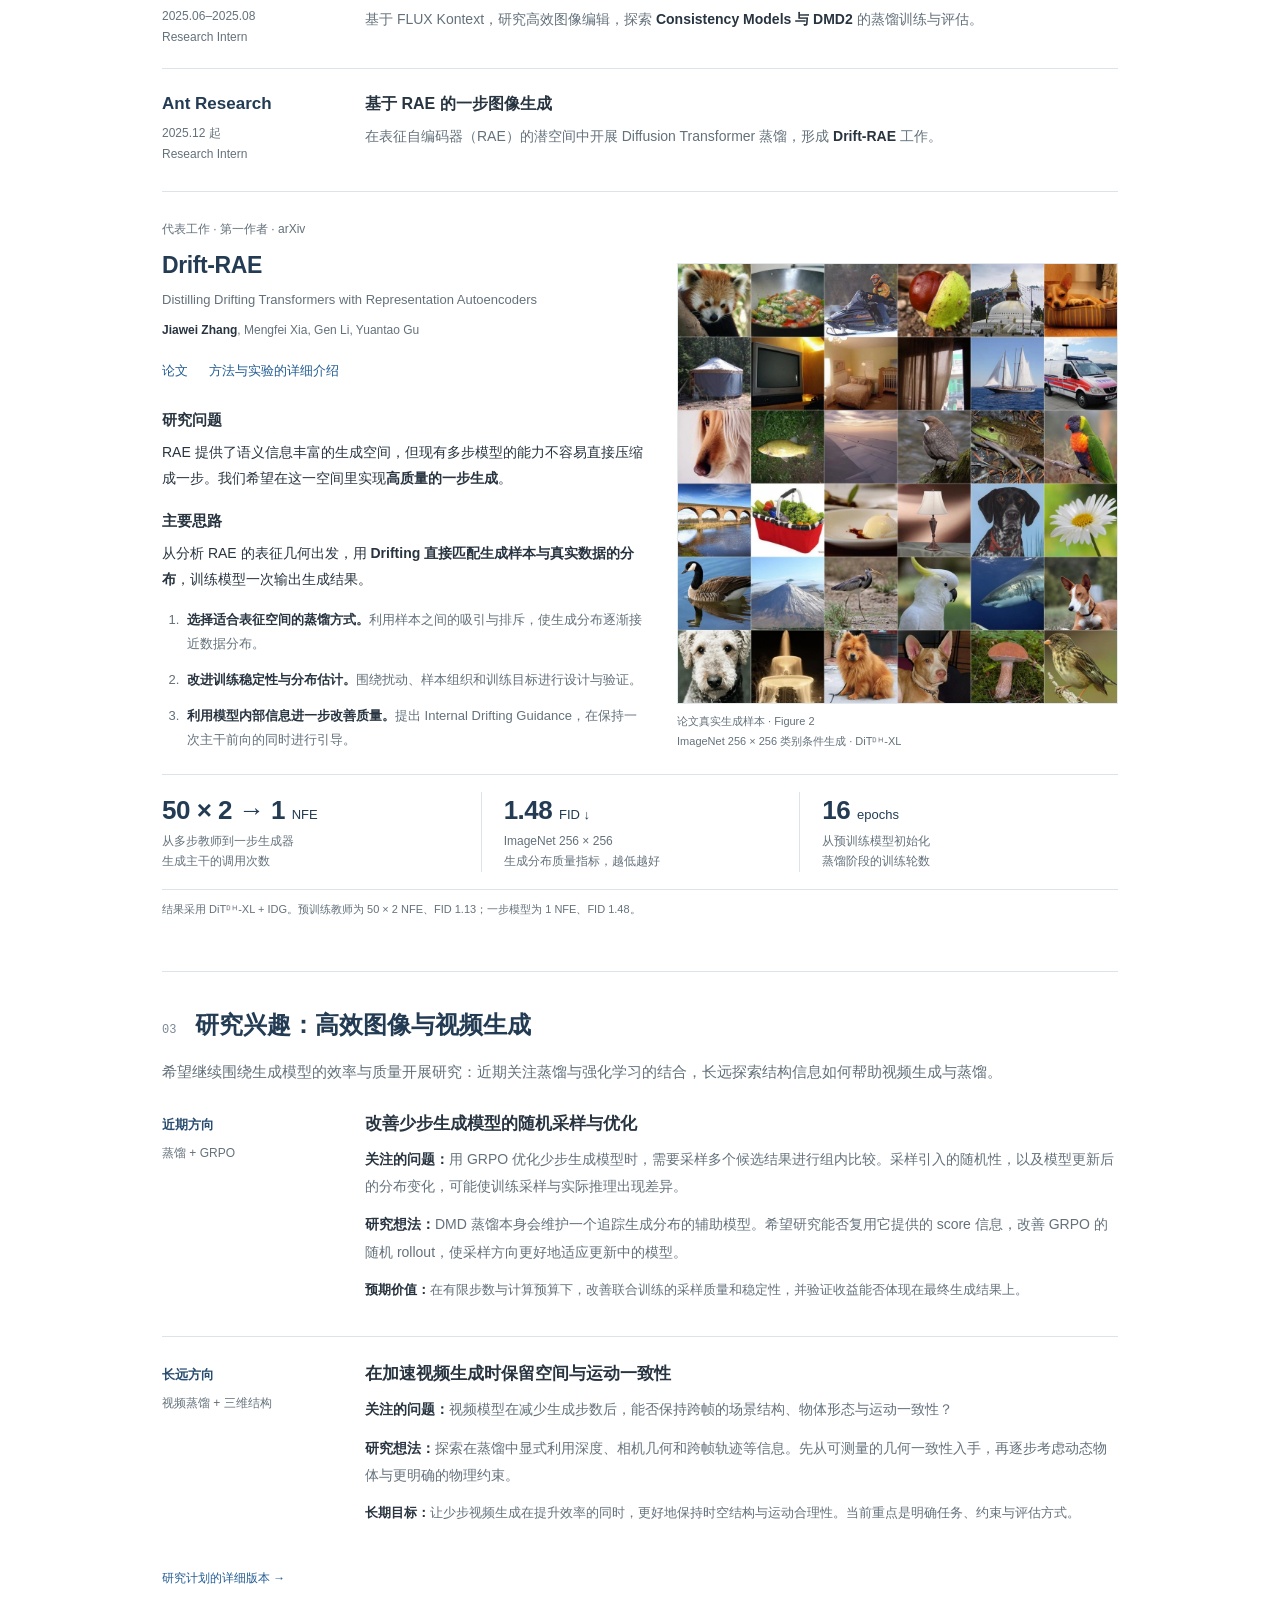
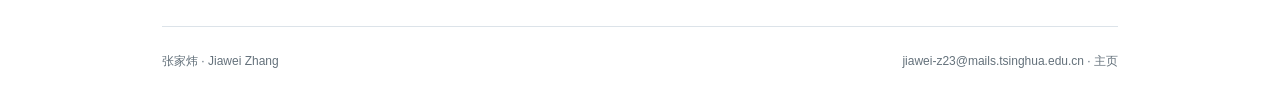
==== commit 0cc9927f: "Align sample caption with bottom of Drift-RAE text" ====
--- a/about/index.html
+++ b/about/index.html
@@ -6,7 +6,7 @@
 <title>张家炜 Jiawei Zhang · 个人介绍</title>
 <meta name="description" content="清华大学张家炜的研究与实习经历：逆问题、随机优化、扩散模型蒸馏与 Drift-RAE，以及高效图像与视频生成的研究兴趣。">
 <style>
-:root{color-scheme:light;--ink:#283440;--muted:#64717b;--blue:#294d70;--link:#225c92;--line:#dce3e9;--soft:#f4f7fa;--paper:#fff;--sans:-apple-system,BlinkMacSystemFont,'Segoe UI','PingFang SC','Microsoft YaHei',Arial,sans-serif}*{box-sizing:border-box}html{scroll-behavior:smooth;scroll-padding-top:28px}body{margin:0;border-top:4px solid var(--blue);font-family:var(--sans);font-size:16px;line-height:1.85;color:var(--ink);background:var(--paper)}a{color:var(--link);text-decoration:none;text-underline-offset:4px}a:hover{text-decoration:underline}a:focus-visible,summary:focus-visible{outline:2px solid var(--link);outline-offset:5px}.page{max-width:1040px;margin:0 auto;padding:28px 42px 35px}.utility{display:flex;align-items:center;justify-content:space-between;gap:20px;font-size:13px;color:var(--muted)}.utility-links{display:flex;gap:20px}.profile{padding:28px 0 23px}.profile h1{font-size:32px;line-height:1.35;letter-spacing:-.6px;font-weight:600;margin:0 0 9px;color:#233c54}.profile h1 span{font-family:Georgia,'Times New Roman',serif;font-size:25px;font-weight:400;margin-left:13px;letter-spacing:0}.affiliation{font-size:14px;color:var(--muted);margin:0 0 17px}.summary{max-width:860px;font-size:16px;margin:0;line-height:1.95}.profile strong{font-weight:600}nav{display:flex;gap:28px;flex-wrap:wrap;padding:0 0 16px;border-bottom:1px solid var(--line);font-size:14px}nav a{color:var(--blue)}section.chapter{padding:35px 0 37px;border-bottom:1px solid var(--line)}.section-heading{display:flex;gap:19px;align-items:baseline;margin-bottom:15px}.section-no{font:12px Consolas,monospace;color:#7b8995}h2{font-size:24px;line-height:1.5;font-weight:600;letter-spacing:0;margin:0;color:#233c54}h3{font-size:18px;font-weight:600;line-height:1.6;margin:0 0 9px}p{margin:0 0 14px}.section-intro{color:var(--muted);font-size:15px;margin-bottom:24px;max-width:900px}.research-grid{display:grid;grid-template-columns:1.15fr 1fr;gap:34px}.research-line{padding-top:18px;border-top:1px solid var(--line);min-width:0}.research-line p{font-size:14px;color:var(--muted)}.research-line strong{color:var(--ink);font-weight:600}.progression{list-style:none;margin:18px 0 0;padding:0}.progression li{display:grid;grid-template-columns:78px 1fr;gap:13px;margin-bottom:16px}.progression .venue{font-size:11px;color:var(--muted);padding-top:3px;line-height:1.7}.progression b{font-size:14px;font-weight:600;display:block}.progression p{font-size:13px;line-height:1.8;margin:3px 0 0}.paper-note{font-size:12px;color:var(--muted);margin:15px 0 0;line-height:1.9}.text-link{font-size:12px;display:inline-block;margin-top:13px}.evidence{font-size:13px;color:var(--muted);line-height:1.8;padding-top:13px;border-top:1px solid var(--line);margin-top:18px}.internship{display:grid;grid-template-columns:175px minmax(0,1fr);column-gap:28px;padding:22px 0;border-top:1px solid var(--line)}.internship:first-of-type{padding-top:0;border-top:0}.company{font-size:17px;font-weight:600;color:#233c54;line-height:1.5}.date{display:block;font-size:12px;color:var(--muted);margin-top:7px;font-weight:400}.role{display:block;font-size:12px;color:var(--muted);margin-top:3px;font-weight:400}.intern-copy h3{font-size:16px;margin-bottom:7px}.intern-copy p{font-size:14px;color:var(--muted);margin:0 0 8px}.intern-copy strong{color:var(--ink);font-weight:600}.project{border-top:1px solid var(--line);padding-top:26px;margin-top:6px}.project-label{font-size:12px;color:var(--muted);margin-bottom:7px}.project h3{font-size:23px;color:#233c54;letter-spacing:-.4px;margin:0 0 4px}.paper-title{font-size:13px;color:var(--muted);margin:0 0 7px}.authors{font-size:12px;color:var(--muted);margin:0 0 18px}.authors strong{color:var(--ink);font-weight:600}.paper-links{display:flex;gap:21px;flex-wrap:wrap;font-size:13px;margin:0 0 23px}.project-grid{display:grid;grid-template-columns:1.1fr 1fr;gap:30px;align-items:start}.project-copy p:not(.paper-title):not(.authors){font-size:14px;line-height:1.9;margin-bottom:15px}.project-copy strong{font-weight:600}.project-copy h4{font-size:15px;margin:0 0 5px;font-weight:600}.method-list{padding-left:21px;margin:10px 0 0;font-size:13px;color:var(--muted)}.method-list li{padding-left:4px;margin:0 0 12px}.method-list strong{color:var(--ink);font-weight:600}.samples{margin:0;min-width:0}.samples a{display:block}.samples img{display:block;width:100%;height:auto;border:1px solid #e3e8ed}.samples figcaption{font-size:11px;color:var(--muted);margin-top:8px;line-height:1.8}.results{display:grid;grid-template-columns:1fr 1fr 1fr;border-top:1px solid var(--line);border-bottom:1px solid var(--line);padding:17px 0;margin-top:22px}.stat{padding:0 22px;border-left:1px solid var(--line)}.stat:first-child{padding-left:0;border-left:0}.stat b{display:block;font-size:26px;line-height:1.4;font-weight:550;color:#233c54;letter-spacing:-.5px}.stat small{font-size:13px;letter-spacing:0;font-weight:400}.stat span{font-size:12px;color:var(--muted);display:block;margin-top:4px;line-height:1.65}.result-note{font-size:11px;color:var(--muted);margin-top:10px;line-height:1.8}.contribution{margin-top:21px;font-size:14px;padding-left:17px;border-left:2px solid #b6c7d5}.contribution p{margin:0}.contribution strong{font-weight:600}.interest{display:grid;grid-template-columns:175px minmax(0,1fr);gap:28px;padding:23px 0;border-top:1px solid var(--line)}.interest:first-of-type{border-top:0;padding-top:0}.horizon{font-size:13px;color:var(--blue);padding-top:3px;font-weight:600}.horizon span{display:block;font-size:12px;color:var(--muted);font-weight:400;line-height:1.7;margin-top:6px}.interest h3{font-size:17px}.interest p{font-size:14px;line-height:1.95;color:var(--muted);margin-bottom:11px}.interest strong{color:var(--ink);font-weight:600}.interest .next-step{font-size:13px}.interest-links{font-size:12px;padding-top:7px;color:var(--muted)}.closing{padding:17px 0 0;margin:0;font-size:14px;line-height:1.9;color:var(--muted);border-top:1px solid var(--line)}footer{display:flex;justify-content:space-between;gap:20px;font-size:12px;color:var(--muted);padding:23px 0 0}footer a{color:var(--muted)}.skip{position:absolute;left:12px;top:-100px}.skip:focus{top:12px;background:white;padding:10px;z-index:20}
+:root{color-scheme:light;--ink:#283440;--muted:#64717b;--blue:#294d70;--link:#225c92;--line:#dce3e9;--soft:#f4f7fa;--paper:#fff;--sans:-apple-system,BlinkMacSystemFont,'Segoe UI','PingFang SC','Microsoft YaHei',Arial,sans-serif}*{box-sizing:border-box}html{scroll-behavior:smooth;scroll-padding-top:28px}body{margin:0;border-top:4px solid var(--blue);font-family:var(--sans);font-size:16px;line-height:1.85;color:var(--ink);background:var(--paper)}a{color:var(--link);text-decoration:none;text-underline-offset:4px}a:hover{text-decoration:underline}a:focus-visible,summary:focus-visible{outline:2px solid var(--link);outline-offset:5px}.page{max-width:1040px;margin:0 auto;padding:28px 42px 35px}.utility{display:flex;align-items:center;justify-content:space-between;gap:20px;font-size:13px;color:var(--muted)}.utility-links{display:flex;gap:20px}.profile{padding:28px 0 23px}.profile h1{font-size:32px;line-height:1.35;letter-spacing:-.6px;font-weight:600;margin:0 0 9px;color:#233c54}.profile h1 span{font-family:Georgia,'Times New Roman',serif;font-size:25px;font-weight:400;margin-left:13px;letter-spacing:0}.affiliation{font-size:14px;color:var(--muted);margin:0 0 17px}.summary{max-width:860px;font-size:16px;margin:0;line-height:1.95}.profile strong{font-weight:600}nav{display:flex;gap:28px;flex-wrap:wrap;padding:0 0 16px;border-bottom:1px solid var(--line);font-size:14px}nav a{color:var(--blue)}section.chapter{padding:35px 0 37px;border-bottom:1px solid var(--line)}.section-heading{display:flex;gap:19px;align-items:baseline;margin-bottom:15px}.section-no{font:12px Consolas,monospace;color:#7b8995}h2{font-size:24px;line-height:1.5;font-weight:600;letter-spacing:0;margin:0;color:#233c54}h3{font-size:18px;font-weight:600;line-height:1.6;margin:0 0 9px}p{margin:0 0 14px}.section-intro{color:var(--muted);font-size:15px;margin-bottom:24px;max-width:900px}.research-grid{display:grid;grid-template-columns:1.15fr 1fr;gap:34px}.research-line{padding-top:18px;border-top:1px solid var(--line);min-width:0}.research-line p{font-size:14px;color:var(--muted)}.research-line strong{color:var(--ink);font-weight:600}.progression{list-style:none;margin:18px 0 0;padding:0}.progression li{display:grid;grid-template-columns:78px 1fr;gap:13px;margin-bottom:16px}.progression .venue{font-size:11px;color:var(--muted);padding-top:3px;line-height:1.7}.progression b{font-size:14px;font-weight:600;display:block}.progression p{font-size:13px;line-height:1.8;margin:3px 0 0}.paper-note{font-size:12px;color:var(--muted);margin:15px 0 0;line-height:1.9}.text-link{font-size:12px;display:inline-block;margin-top:13px}.evidence{font-size:13px;color:var(--muted);line-height:1.8;padding-top:13px;border-top:1px solid var(--line);margin-top:18px}.internship{display:grid;grid-template-columns:175px minmax(0,1fr);column-gap:28px;padding:22px 0;border-top:1px solid var(--line)}.internship:first-of-type{padding-top:0;border-top:0}.company{font-size:17px;font-weight:600;color:#233c54;line-height:1.5}.date{display:block;font-size:12px;color:var(--muted);margin-top:7px;font-weight:400}.role{display:block;font-size:12px;color:var(--muted);margin-top:3px;font-weight:400}.intern-copy h3{font-size:16px;margin-bottom:7px}.intern-copy p{font-size:14px;color:var(--muted);margin:0 0 8px}.intern-copy strong{color:var(--ink);font-weight:600}.project{border-top:1px solid var(--line);padding-top:26px;margin-top:6px}.project-label{font-size:12px;color:var(--muted);margin-bottom:7px}.project h3{font-size:23px;color:#233c54;letter-spacing:-.4px;margin:0 0 4px}.paper-title{font-size:13px;color:var(--muted);margin:0 0 7px}.authors{font-size:12px;color:var(--muted);margin:0 0 18px}.authors strong{color:var(--ink);font-weight:600}.paper-links{display:flex;gap:21px;flex-wrap:wrap;font-size:13px;margin:0 0 23px}.project-grid{display:grid;grid-template-columns:1.1fr 1fr;gap:30px;align-items:start}.project-copy p:not(.paper-title):not(.authors){font-size:14px;line-height:1.9;margin-bottom:15px}.project-copy strong{font-weight:600}.project-copy h4{font-size:15px;margin:0 0 5px;font-weight:600}.method-list{padding-left:21px;margin:10px 0 0;font-size:13px;color:var(--muted)}.method-list li{padding-left:4px;margin:0 0 12px}.method-list strong{color:var(--ink);font-weight:600}.method-list li:last-child{margin-bottom:0}.samples{margin:0;min-width:0;align-self:end}.samples a{display:block}.samples img{display:block;width:100%;height:auto;border:1px solid #e3e8ed}.samples figcaption{font-size:11px;color:var(--muted);margin-top:8px;line-height:1.8}.results{display:grid;grid-template-columns:1fr 1fr 1fr;border-top:1px solid var(--line);border-bottom:1px solid var(--line);padding:17px 0;margin-top:22px}.stat{padding:0 22px;border-left:1px solid var(--line)}.stat:first-child{padding-left:0;border-left:0}.stat b{display:block;font-size:26px;line-height:1.4;font-weight:550;color:#233c54;letter-spacing:-.5px}.stat small{font-size:13px;letter-spacing:0;font-weight:400}.stat span{font-size:12px;color:var(--muted);display:block;margin-top:4px;line-height:1.65}.result-note{font-size:11px;color:var(--muted);margin-top:10px;line-height:1.8}.contribution{margin-top:21px;font-size:14px;padding-left:17px;border-left:2px solid #b6c7d5}.contribution p{margin:0}.contribution strong{font-weight:600}.interest{display:grid;grid-template-columns:175px minmax(0,1fr);gap:28px;padding:23px 0;border-top:1px solid var(--line)}.interest:first-of-type{border-top:0;padding-top:0}.horizon{font-size:13px;color:var(--blue);padding-top:3px;font-weight:600}.horizon span{display:block;font-size:12px;color:var(--muted);font-weight:400;line-height:1.7;margin-top:6px}.interest h3{font-size:17px}.interest p{font-size:14px;line-height:1.95;color:var(--muted);margin-bottom:11px}.interest strong{color:var(--ink);font-weight:600}.interest .next-step{font-size:13px}.interest-links{font-size:12px;padding-top:7px;color:var(--muted)}.closing{padding:17px 0 0;margin:0;font-size:14px;line-height:1.9;color:var(--muted);border-top:1px solid var(--line)}footer{display:flex;justify-content:space-between;gap:20px;font-size:12px;color:var(--muted);padding:23px 0 0}footer a{color:var(--muted)}.skip{position:absolute;left:12px;top:-100px}.skip:focus{top:12px;background:white;padding:10px;z-index:20}
 @media(max-width:800px){.page{padding:24px 26px 30px}.research-grid{gap:25px}.project-grid{grid-template-columns:1fr 1fr;gap:23px}.internship,.interest{grid-template-columns:145px minmax(0,1fr);gap:22px}h2{font-size:22px}.profile h1{font-size:30px}.summary{font-size:15px}.stat{padding:0 15px}}
 @media(max-width:620px){.page{padding:21px 19px 27px}.utility{font-size:12px}.utility-links{gap:14px}.profile{padding:25px 0 21px}.profile h1{font-size:29px}.profile h1 span{font-size:21px;margin-left:9px}.affiliation{font-size:12px;line-height:1.9}.summary{font-size:14px}.research-grid,.project-grid{grid-template-columns:1fr;gap:24px}.internship,.interest{grid-template-columns:1fr;gap:13px}.company{font-size:16px}.date,.role{display:inline-block;margin:0 0 0 12px;font-size:11px}.internship{padding:20px 0}.intern-copy h3{font-size:15px}.interest{padding:22px 0}.horizon{font-size:13px}.horizon span{display:inline;margin-left:12px;font-size:11px}.section-heading{gap:12px}h2{font-size:20px}.section-no{font-size:11px}.section-intro{font-size:14px}.project h3{font-size:22px}.stat{padding:0 11px}.stat b{font-size:22px}.stat span{font-size:11px}.stat small{font-size:11px}.samples{max-width:450px;margin:0 auto}.method-list{font-size:13px}.progression li{grid-template-columns:74px 1fr;gap:10px}nav{gap:11px 23px;font-size:13px}section.chapter{padding:29px 0 31px}footer{display:block;font-size:11px}footer span{display:block;margin-top:4px}}
 @media(prefers-reduced-motion:reduce){html{scroll-behavior:auto}}
